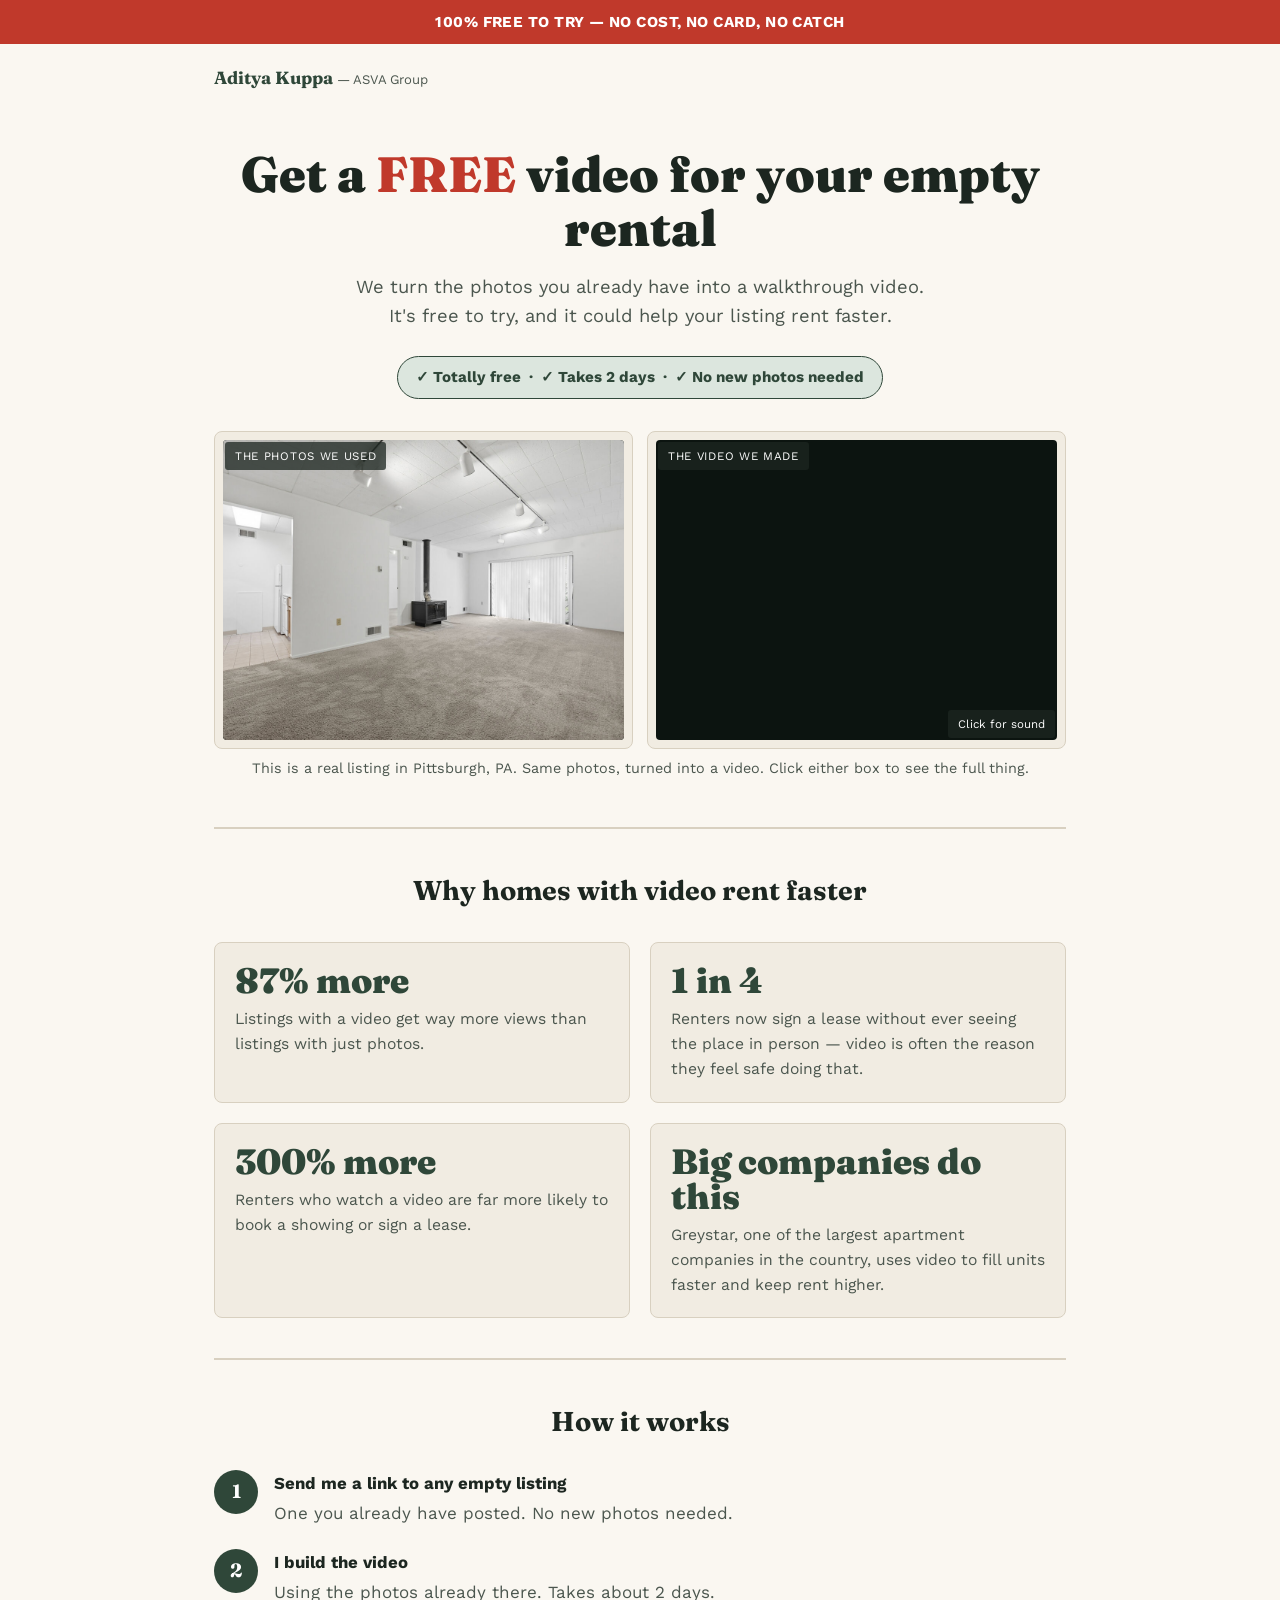
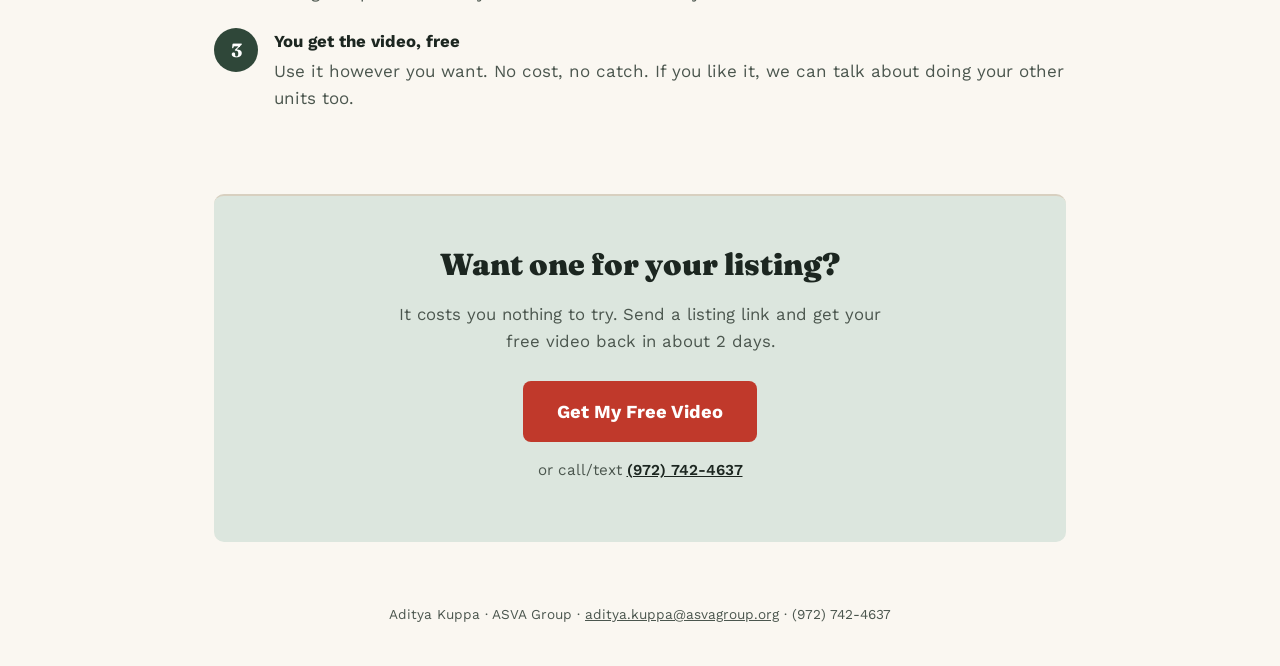
==== index.html @ a08530c6 "Add free walkthrough video landing page Static one-page site offering a free AI-generated walkthroug" ====
<!DOCTYPE html>
<html lang="en">
<head>
<meta charset="UTF-8">
<meta name="viewport" content="width=device-width, initial-scale=1.0">
<title>Get a Free Video For Your Empty Rental | Aditya Kuppa, ASVA Group</title>
<style>
  @import url('https://fonts.googleapis.com/css2?family=Fraunces:opsz,wght@9..144,400;9..144,600;9..144,700;9..144,900&family=Work+Sans:wght@400;500;600;700&display=swap');

  :root {
    --bg: #FAF7F1;
    --bg-panel: #F1ECE2;
    --ink: #1C2620;
    --ink-soft: #4B564E;
    --accent: #2F4739;
    --accent-soft: #DCE6DE;
    --gold: #B7902E;
    --free: #C0392B;
    --rule: #D8D0C0;
  }

  * { box-sizing: border-box; }

  body {
    margin: 0;
    background: var(--bg);
    color: var(--ink);
    font-family: 'Work Sans', sans-serif;
    line-height: 1.6;
    -webkit-font-smoothing: antialiased;
    font-size: 17px;
  }

  a { color: var(--accent); }

  .wrap { max-width: 900px; margin: 0 auto; padding: 0 24px; }

  header.top { padding: 20px 0; display: flex; align-items: center; justify-content: space-between; flex-wrap: wrap; gap: 10px; }
  .wordmark { font-family: 'Fraunces', serif; font-weight: 700; font-size: 1.1rem; color: var(--accent); }
  .wordmark small { font-family: 'Work Sans', sans-serif; font-weight: 400; font-size: 0.82rem; color: var(--ink-soft); }

  .free-banner {
    background: var(--free);
    color: #fff;
    text-align: center;
    font-weight: 700;
    font-size: 0.95rem;
    letter-spacing: 0.03em;
    padding: 10px 16px;
  }

  .hero { padding: 36px 0 6px; text-align: center; }
  h1 {
    font-family: 'Fraunces', serif;
    font-weight: 900;
    font-size: clamp(2.1rem, 5.6vw, 3.1rem);
    line-height: 1.08;
    margin: 0 0 16px;
  }
  h1 .free-word { color: var(--free); }

  .sub {
    font-size: 1.15rem;
    color: var(--ink-soft);
    max-width: 52ch;
    margin: 0 auto 26px;
  }

  .free-pill {
    display: inline-flex;
    align-items: center;
    gap: 8px;
    background: var(--accent-soft);
    border: 1px solid var(--accent);
    color: var(--accent);
    font-weight: 700;
    font-size: 0.95rem;
    padding: 8px 18px;
    border-radius: 30px;
    margin-bottom: 32px;
  }

  .showcase { display: grid; grid-template-columns: 1fr 1fr; gap: 14px; margin-bottom: 8px; }
  @media (max-width: 680px) { .showcase { grid-template-columns: 1fr; } }

  .panel { background: var(--bg-panel); border: 1px solid var(--rule); border-radius: 8px; padding: 8px; cursor: pointer; position: relative; text-align: left; }
  .panel:hover { border-color: var(--gold); }
  .panel-inner { position: relative; aspect-ratio: 4 / 3; border-radius: 4px; overflow: hidden; background: #0c1410; }
  .panel-label { position: absolute; top: 10px; left: 10px; background: rgba(28,38,32,0.75); color: #fff; font-size: 0.72rem; letter-spacing: 0.06em; text-transform: uppercase; padding: 5px 10px; border-radius: 3px; z-index: 3; }

  .carousel-img { position: absolute; inset: 0; width: 100%; height: 100%; object-fit: cover; opacity: 0; transition: opacity 0.9s ease; }
  .carousel-img.active { opacity: 1; }

  .video-embed-wrap { position: relative; }
  .video-embed-wrap iframe { position: absolute; inset: 0; width: 100%; height: 100%; border: 0; pointer-events: none; }
  .expand-hint { position: absolute; bottom: 10px; right: 10px; background: rgba(28,38,32,0.75); color: #fff; font-size: 0.72rem; padding: 5px 10px; border-radius: 3px; z-index: 3; }

  .video-caption { font-size: 0.9rem; color: var(--ink-soft); text-align: center; margin: 0 0 40px; }

  section.stats { border-top: 2px solid var(--rule); padding: 40px 0; text-align: center; }
  .stats h2 { font-family: 'Fraunces', serif; font-weight: 700; font-size: 1.7rem; margin: 0 0 30px; }
  .stat-grid { display: grid; grid-template-columns: repeat(2, 1fr); gap: 20px; text-align: left; }
  @media (max-width: 620px) { .stat-grid { grid-template-columns: 1fr; } }
  .stat-card { background: var(--bg-panel); border: 1px solid var(--rule); border-radius: 8px; padding: 20px; }
  .stat-big { font-family: 'Fraunces', serif; font-weight: 900; font-size: 2.2rem; color: var(--accent); line-height: 1; margin-bottom: 8px; }
  .stat-text { color: var(--ink-soft); font-size: 0.98rem; }

  section.steps { border-top: 2px solid var(--rule); padding: 40px 0; }
  .steps h2 { font-family: 'Fraunces', serif; font-weight: 700; font-size: 1.7rem; margin: 0 0 26px; text-align: center; }
  .step-row { display: grid; grid-template-columns: 44px 1fr; gap: 16px; margin-bottom: 22px; }
  .step-num {
    width: 44px; height: 44px; border-radius: 50%;
    background: var(--accent); color: #fff;
    font-family: 'Fraunces', serif; font-weight: 700; font-size: 1.2rem;
    display: flex; align-items: center; justify-content: center;
  }
  .step-body b { display: block; margin-bottom: 3px; font-size: 1.05rem; }
  .step-body span { color: var(--ink-soft); }

  section.cta {
    border-top: 2px solid var(--rule);
    padding: 44px 0 60px;
    text-align: center;
    background: var(--accent-soft);
    border-radius: 10px;
    margin: 20px 0 40px;
  }
  .cta h2 { font-family: 'Fraunces', serif; font-weight: 900; font-size: 1.9rem; margin: 0 0 12px; }
  .cta p { color: var(--ink-soft); max-width: 50ch; margin: 0 auto 26px; font-size: 1.05rem; }
  .btn {
    display: inline-block;
    background: var(--free);
    color: #fff;
    text-decoration: none;
    padding: 16px 34px;
    border-radius: 8px;
    font-weight: 700;
    font-size: 1.15rem;
  }
  .btn:hover { background: #a53125; }
  .contact-note { display: block; margin-top: 16px; font-size: 0.95rem; color: var(--ink-soft); }
  .contact-note a { color: var(--ink); font-weight: 600; }

  footer { padding: 22px 0 40px; font-size: 0.85rem; color: var(--ink-soft); text-align: center; }
  footer a { color: var(--ink-soft); text-decoration: underline; }

  .modal-overlay { display: none; position: fixed; inset: 0; background: rgba(15, 20, 16, 0.9); z-index: 50; align-items: center; justify-content: center; padding: 24px; }
  .modal-overlay.open { display: flex; }
  .modal-box { background: var(--bg); border-radius: 10px; max-width: 920px; width: 100%; max-height: 92vh; overflow-y: auto; padding: 18px; }
  .modal-head { display: flex; justify-content: space-between; align-items: center; margin-bottom: 12px; }
  .modal-head span { font-family: 'Fraunces', serif; font-size: 1rem; color: var(--ink); }
  .close-btn { background: none; border: 1px solid var(--rule); border-radius: 6px; color: var(--ink); font-size: 0.85rem; padding: 6px 12px; cursor: pointer; }
  .close-btn:hover { border-color: var(--gold); }

  .modal-video { position: relative; aspect-ratio: 16 / 9; background: #0c1410; border-radius: 6px; overflow: hidden; margin-bottom: 14px; }
  .modal-video iframe { position: absolute; inset: 0; width: 100%; height: 100%; border: 0; }

  .filmstrip-label { font-size: 0.85rem; color: var(--ink-soft); margin: 0 0 8px; }
  .filmstrip { display: flex; gap: 8px; overflow-x: auto; padding-bottom: 6px; }
  .thumb { position: relative; flex: 0 0 100px; height: 72px; border-radius: 5px; overflow: hidden; cursor: pointer; border: 2px solid transparent; }
  .thumb img { width: 100%; height: 100%; object-fit: cover; display: block; }
  .thumb.current { border-color: var(--gold); }
  .thumb .zoom-btn { position: absolute; top: 3px; right: 3px; background: rgba(28,38,32,0.8); color: #fff; border: none; border-radius: 3px; width: 20px; height: 20px; font-size: 0.7rem; line-height: 20px; text-align: center; cursor: pointer; }

  .photo-lightbox { display: none; position: fixed; inset: 0; background: rgba(10,14,11,0.95); z-index: 60; align-items: center; justify-content: center; padding: 30px; }
  .photo-lightbox.open { display: flex; }
  .photo-lightbox img { max-width: 92vw; max-height: 86vh; border-radius: 6px; }
  .photo-lightbox .close-btn { position: absolute; top: 20px; right: 24px; background: #fff; }

  :focus-visible { outline: 2px solid var(--gold); outline-offset: 2px; }
</style>
</head>
<body>

<div class="free-banner">100% FREE TO TRY — NO COST, NO CARD, NO CATCH</div>

<div class="wrap">
  <header class="top">
    <div class="wordmark">Aditya Kuppa <small>— ASVA Group</small></div>
  </header>

  <section class="hero">
    <h1>Get a <span class="free-word">FREE</span> video for your empty rental</h1>
    <p class="sub">We turn the photos you already have into a walkthrough video. It's free to try, and it could help your listing rent faster.</p>
    <div class="free-pill">✓ Totally free &nbsp;·&nbsp; ✓ Takes 2 days &nbsp;·&nbsp; ✓ No new photos needed</div>

    <div class="showcase">
      <div class="panel" id="panel-photos" tabindex="0" role="button" aria-label="Open photo gallery">
        <span class="panel-label">The photos we used</span>
        <div class="panel-inner" id="carousel"></div>
      </div>
      <div class="panel" id="panel-video" tabindex="0" role="button" aria-label="Open full video">
        <span class="panel-label">The video we made</span>
        <span class="expand-hint">Click for sound</span>
        <div class="panel-inner video-embed-wrap">
          <iframe id="preview-frame"
            src="https://www.youtube.com/embed/0sU4fHYD-rc?autoplay=1&mute=1&loop=1&playlist=0sU4fHYD-rc&controls=0&modestbranding=1&rel=0&playsinline=1"
            title="Sample walkthrough video" allow="autoplay; encrypted-media" allowfullscreen></iframe>
        </div>
      </div>
    </div>
    <p class="video-caption">This is a real listing in Pittsburgh, PA. Same photos, turned into a video. Click either box to see the full thing.</p>
  </section>

  <section class="stats">
    <h2>Why homes with video rent faster</h2>
    <div class="stat-grid">
      <div class="stat-card">
        <div class="stat-big">87% more</div>
        <div class="stat-text">Listings with a video get way more views than listings with just photos.</div>
      </div>
      <div class="stat-card">
        <div class="stat-big">1 in 4</div>
        <div class="stat-text">Renters now sign a lease without ever seeing the place in person — video is often the reason they feel safe doing that.</div>
      </div>
      <div class="stat-card">
        <div class="stat-big">300% more</div>
        <div class="stat-text">Renters who watch a video are far more likely to book a showing or sign a lease.</div>
      </div>
      <div class="stat-card">
        <div class="stat-big">Big companies do this</div>
        <div class="stat-text">Greystar, one of the largest apartment companies in the country, uses video to fill units faster and keep rent higher.</div>
      </div>
    </div>
  </section>

  <section class="steps">
    <h2>How it works</h2>
    <div class="step-row">
      <div class="step-num">1</div>
      <div class="step-body"><b>Send me a link to any empty listing</b><span>One you already have posted. No new photos needed.</span></div>
    </div>
    <div class="step-row">
      <div class="step-num">2</div>
      <div class="step-body"><b>I build the video</b><span>Using the photos already there. Takes about 2 days.</span></div>
    </div>
    <div class="step-row">
      <div class="step-num">3</div>
      <div class="step-body"><b>You get the video, free</b><span>Use it however you want. No cost, no catch. If you like it, we can talk about doing your other units too.</span></div>
    </div>
  </section>

  <section class="cta">
    <h2>Want one for your listing?</h2>
    <p>It costs you nothing to try. Send a listing link and get your free video back in about 2 days.</p>
    <a class="btn" href="mailto:aditya.kuppa@asvagroup.org?subject=Free%20video%20for%20our%20listing">Get My Free Video</a>
    <span class="contact-note">or call/text <a href="tel:9727424637">(972) 742-4637</a></span>
  </section>

  <footer>
    Aditya Kuppa · ASVA Group · <a href="mailto:aditya.kuppa@asvagroup.org">aditya.kuppa@asvagroup.org</a> · (972) 742-4637
  </footer>
</div>

<div class="modal-overlay" id="modal-overlay">
  <div class="modal-box">
    <div class="modal-head">
      <span>509 S. Highland Ave — full video</span>
      <button class="close-btn" id="modal-close">Close ✕</button>
    </div>
    <div class="modal-video">
      <div id="modal-player"></div>
    </div>
    <p class="filmstrip-label">Click a photo to jump the video to about that part. Click the ⤢ to see the photo full-size.</p>
    <div class="filmstrip" id="filmstrip"></div>
  </div>
</div>

<div class="photo-lightbox" id="photo-lightbox">
  <button class="close-btn" id="lightbox-close">Close ✕</button>
  <img id="lightbox-img" src="" alt="Property photo, full size">
</div>

<script src="https://www.youtube.com/iframe_api"></script>
<script>
  const PHOTOS = [
    "assets/photos/photo-01.jpg","assets/photos/photo-02.jpg","assets/photos/photo-03.jpg","assets/photos/photo-04.jpg",
    "assets/photos/photo-05.jpg","assets/photos/photo-06.jpg","assets/photos/photo-07.jpg","assets/photos/photo-08.jpg",
    "assets/photos/photo-09.jpg","assets/photos/photo-10.jpg","assets/photos/photo-11.jpg","assets/photos/photo-12.jpg",
    "assets/photos/photo-13.jpg","assets/photos/photo-14.jpg","assets/photos/photo-15.jpg","assets/photos/photo-16.jpg",
    "assets/photos/photo-17.jpg","assets/photos/photo-18.jpg","assets/photos/photo-19.jpg","assets/photos/photo-20.jpg"
  ];
  const VIDEO_ID = "0sU4fHYD-rc";

  const carousel = document.getElementById('carousel');
  PHOTOS.forEach((src, i) => {
    const img = document.createElement('img');
    img.src = src;
    img.className = 'carousel-img' + (i === 0 ? ' active' : '');
    img.alt = 'Listing photo ' + (i + 1);
    carousel.appendChild(img);
  });
  let carouselIndex = 0;
  const carouselImgs = () => carousel.querySelectorAll('.carousel-img');
  setInterval(() => {
    const imgs = carouselImgs();
    imgs[carouselIndex].classList.remove('active');
    carouselIndex = (carouselIndex + 1) % imgs.length;
    imgs[carouselIndex].classList.add('active');
  }, 2500);

  const overlay = document.getElementById('modal-overlay');
  const openModal = () => {
    overlay.classList.add('open');
    if (modalPlayer && modalPlayer.playVideo) {
      modalPlayer.unMute();
      modalPlayer.playVideo();
    }
  };
  const closeModal = () => {
    overlay.classList.remove('open');
    if (modalPlayer && modalPlayer.pauseVideo) modalPlayer.pauseVideo();
  };
  document.getElementById('panel-photos').addEventListener('click', openModal);
  document.getElementById('panel-video').addEventListener('click', openModal);
  document.getElementById('panel-photos').addEventListener('keypress', e => { if (e.key === 'Enter') openModal(); });
  document.getElementById('panel-video').addEventListener('keypress', e => { if (e.key === 'Enter') openModal(); });
  document.getElementById('modal-close').addEventListener('click', closeModal);
  overlay.addEventListener('click', e => { if (e.target === overlay) closeModal(); });

  const lightbox = document.getElementById('photo-lightbox');
  const lightboxImg = document.getElementById('lightbox-img');
  const openLightbox = (src) => { lightboxImg.src = src; lightbox.classList.add('open'); };
  document.getElementById('lightbox-close').addEventListener('click', () => lightbox.classList.remove('open'));
  lightbox.addEventListener('click', e => { if (e.target === lightbox) lightbox.classList.remove('open'); });

  const filmstrip = document.getElementById('filmstrip');
  PHOTOS.forEach((src, i) => {
    const thumb = document.createElement('div');
    thumb.className = 'thumb' + (i === 0 ? ' current' : '');
    thumb.innerHTML = '<img src="' + src + '" alt="Photo ' + (i + 1) + '"><button class="zoom-btn" aria-label="View full size">⤢</button>';
    thumb.addEventListener('click', (e) => {
      if (e.target.classList.contains('zoom-btn')) {
        e.stopPropagation();
        openLightbox(src);
        return;
      }
      filmstrip.querySelectorAll('.thumb').forEach(t => t.classList.remove('current'));
      thumb.classList.add('current');
      seekToPhoto(i);
    });
    filmstrip.appendChild(thumb);
  });

  let modalPlayer;
  function onYouTubeIframeAPIReady() {
    modalPlayer = new YT.Player('modal-player', {
      videoId: VIDEO_ID,
      playerVars: { rel: 0, modestbranding: 1, playsinline: 1 },
      events: {
        onReady: () => {
          if (overlay.classList.contains('open')) {
            modalPlayer.unMute();
            modalPlayer.playVideo();
          }
        }
      }
    });
  }
  if (window.YT && window.YT.Player) {
    onYouTubeIframeAPIReady();
  }
  function seekToPhoto(index) {
    if (!modalPlayer || !modalPlayer.getDuration) return;
    const duration = modalPlayer.getDuration();
    if (!duration) return;
    // Approximation: assumes the video covers rooms in roughly the same
    // order as the photo set. Hand-adjust once you've reviewed actual timing.
    const seekSeconds = ((index + 0.5) / PHOTOS.length) * duration;
    modalPlayer.seekTo(seekSeconds, true);
    modalPlayer.playVideo();
  }
</script>

</body>
</html>
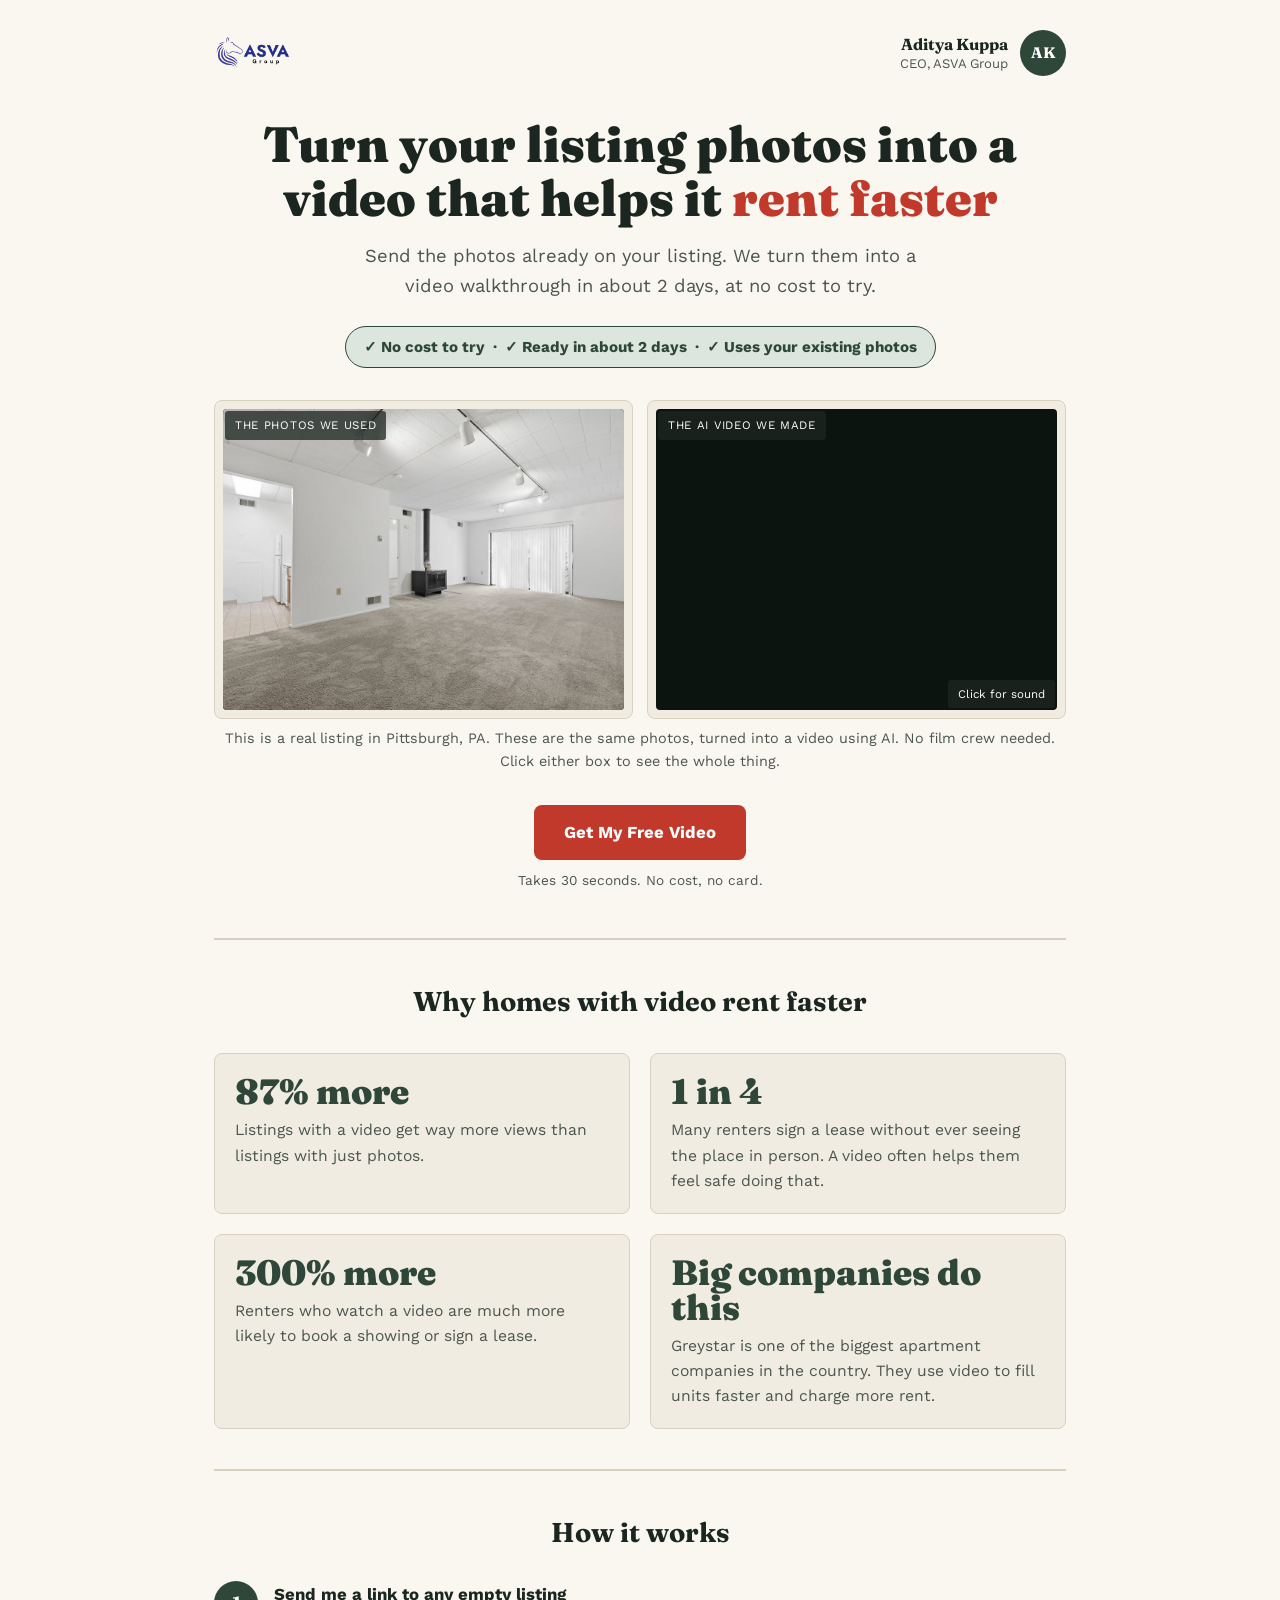
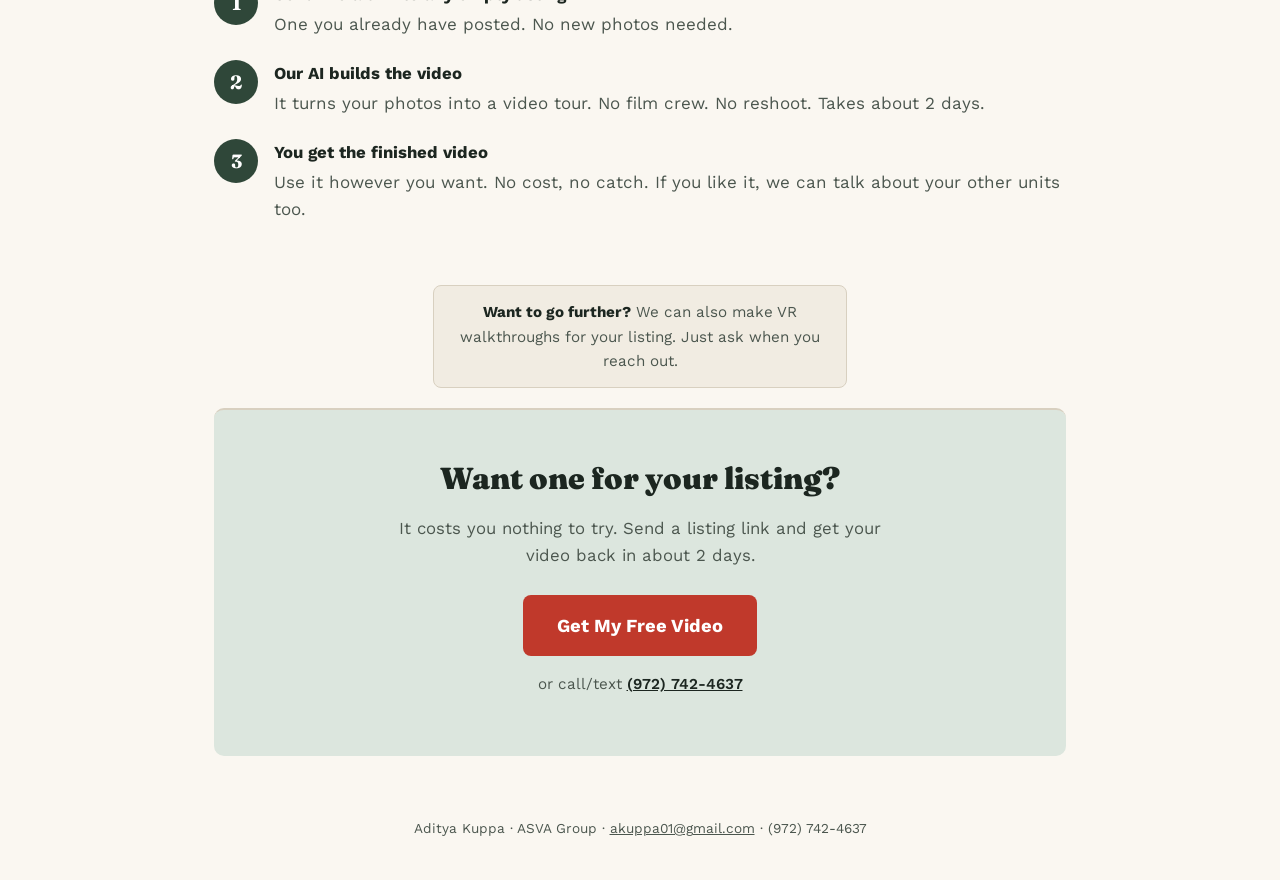
==== commit 9d326e27: "Rework hero, header, and copy for a less promotional tone Removes the red free-to-try banner and dro" ====
--- a/index.html
+++ b/index.html
@@ -3,7 +3,7 @@
 <head>
 <meta charset="UTF-8">
 <meta name="viewport" content="width=device-width, initial-scale=1.0">
-<title>Get a Free Video For Your Empty Rental | Aditya Kuppa, ASVA Group</title>
+<title>AI Video Walkthroughs for Empty Rental Listings | Aditya Kuppa, ASVA Group</title>
 <style>
   @import url('https://fonts.googleapis.com/css2?family=Fraunces:opsz,wght@9..144,400;9..144,600;9..144,700;9..144,900&family=Work+Sans:wght@400;500;600;700&display=swap');
 
@@ -35,21 +35,27 @@
 
   .wrap { max-width: 900px; margin: 0 auto; padding: 0 24px; }
 
-  header.top { padding: 20px 0; display: flex; align-items: center; justify-content: space-between; flex-wrap: wrap; gap: 10px; }
-  .wordmark { font-family: 'Fraunces', serif; font-weight: 700; font-size: 1.1rem; color: var(--accent); }
-  .wordmark small { font-family: 'Work Sans', sans-serif; font-weight: 400; font-size: 0.82rem; color: var(--ink-soft); }
-
-  .free-banner {
-    background: var(--free);
-    color: #fff;
-    text-align: center;
-    font-weight: 700;
-    font-size: 0.95rem;
-    letter-spacing: 0.03em;
-    padding: 10px 16px;
-  }
-
-  .hero { padding: 36px 0 6px; text-align: center; }
+  header.top { padding: 30px 0 22px; display: flex; align-items: center; justify-content: space-between; flex-wrap: wrap; gap: 16px; }
+  .brand-logo { display: flex; align-items: center; }
+  .logo-img { height: 38px; width: auto; display: block; }
+
+  .profile { display: flex; align-items: center; gap: 12px; }
+  .profile-text { text-align: right; line-height: 1.3; }
+  .profile-name { font-family: 'Fraunces', serif; font-weight: 700; font-size: 1rem; color: var(--ink); }
+  .profile-title { font-size: 0.82rem; color: var(--ink-soft); }
+  .profile-photo-wrap { position: relative; width: 46px; height: 46px; flex: 0 0 auto; }
+  .profile-photo-fallback {
+    position: absolute; inset: 0; border-radius: 50%;
+    background: var(--accent); color: #fff;
+    display: flex; align-items: center; justify-content: center;
+    font-family: 'Fraunces', serif; font-weight: 700; font-size: 0.95rem;
+  }
+  .profile-photo {
+    position: absolute; inset: 0; width: 100%; height: 100%;
+    border-radius: 50%; object-fit: cover; border: 1px solid var(--rule);
+  }
+
+  .hero { padding: 20px 0 6px; text-align: center; }
   h1 {
     font-family: 'Fraunces', serif;
     font-weight: 900;
@@ -57,7 +63,7 @@
     line-height: 1.08;
     margin: 0 0 16px;
   }
-  h1 .free-word { color: var(--free); }
+  h1 .accent-word { color: var(--free); }
 
   .sub {
     font-size: 1.15rem;
@@ -66,7 +72,7 @@
     margin: 0 auto 26px;
   }
 
-  .free-pill {
+  .hero-pill {
     display: inline-flex;
     align-items: center;
     gap: 8px;
@@ -95,7 +101,11 @@
   .video-embed-wrap iframe { position: absolute; inset: 0; width: 100%; height: 100%; border: 0; pointer-events: none; }
   .expand-hint { position: absolute; bottom: 10px; right: 10px; background: rgba(28,38,32,0.75); color: #fff; font-size: 0.72rem; padding: 5px 10px; border-radius: 3px; z-index: 3; }
 
-  .video-caption { font-size: 0.9rem; color: var(--ink-soft); text-align: center; margin: 0 0 40px; }
+  .video-caption { font-size: 0.9rem; color: var(--ink-soft); text-align: center; margin: 0 0 32px; }
+
+  .mid-cta { text-align: center; margin: 0 0 40px; }
+  .mid-cta .btn { font-size: 1.05rem; padding: 14px 30px; }
+  .mid-cta span { display: block; margin-top: 10px; font-size: 0.85rem; color: var(--ink-soft); }
 
   section.stats { border-top: 2px solid var(--rule); padding: 40px 0; text-align: center; }
   .stats h2 { font-family: 'Fraunces', serif; font-weight: 700; font-size: 1.7rem; margin: 0 0 30px; }
@@ -116,6 +126,19 @@
   }
   .step-body b { display: block; margin-bottom: 3px; font-size: 1.05rem; }
   .step-body span { color: var(--ink-soft); }
+
+  .vr-note {
+    text-align: center;
+    font-size: 0.95rem;
+    color: var(--ink-soft);
+    max-width: 46ch;
+    margin: 0 auto 8px;
+    padding: 14px 18px;
+    background: var(--bg-panel);
+    border: 1px solid var(--rule);
+    border-radius: 8px;
+  }
+  .vr-note b { color: var(--ink); }
 
   section.cta {
     border-top: 2px solid var(--rule);
@@ -172,17 +195,27 @@
 </head>
 <body>
 
-<div class="free-banner">100% FREE TO TRY — NO COST, NO CARD, NO CATCH</div>
-
 <div class="wrap">
   <header class="top">
-    <div class="wordmark">Aditya Kuppa <small>— ASVA Group</small></div>
+    <a class="brand-logo" href="https://www.asvagroup.org" target="_blank" rel="noopener">
+      <img class="logo-img" src="assets/asva-logo.png" alt="ASVA Group">
+    </a>
+    <div class="profile">
+      <div class="profile-text">
+        <div class="profile-name">Aditya Kuppa</div>
+        <div class="profile-title">CEO, ASVA Group</div>
+      </div>
+      <div class="profile-photo-wrap">
+        <div class="profile-photo-fallback">AK</div>
+        <img class="profile-photo" src="assets/aditya-headshot.jpg" alt="Aditya Kuppa" onerror="this.style.display='none'">
+      </div>
+    </div>
   </header>
 
   <section class="hero">
-    <h1>Get a <span class="free-word">FREE</span> video for your empty rental</h1>
-    <p class="sub">We turn the photos you already have into a walkthrough video. It's free to try, and it could help your listing rent faster.</p>
-    <div class="free-pill">✓ Totally free &nbsp;·&nbsp; ✓ Takes 2 days &nbsp;·&nbsp; ✓ No new photos needed</div>
+    <h1>Turn your listing photos into a video that helps it <span class="accent-word">rent faster</span></h1>
+    <p class="sub">Send the photos already on your listing. We turn them into a video walkthrough in about 2 days, at no cost to try.</p>
+    <div class="hero-pill">✓ No cost to try &nbsp;·&nbsp; ✓ Ready in about 2 days &nbsp;·&nbsp; ✓ Uses your existing photos</div>
 
     <div class="showcase">
       <div class="panel" id="panel-photos" tabindex="0" role="button" aria-label="Open photo gallery">
@@ -190,7 +223,7 @@
         <div class="panel-inner" id="carousel"></div>
       </div>
       <div class="panel" id="panel-video" tabindex="0" role="button" aria-label="Open full video">
-        <span class="panel-label">The video we made</span>
+        <span class="panel-label">The AI video we made</span>
         <span class="expand-hint">Click for sound</span>
         <div class="panel-inner video-embed-wrap">
           <iframe id="preview-frame"
@@ -199,7 +232,12 @@
         </div>
       </div>
     </div>
-    <p class="video-caption">This is a real listing in Pittsburgh, PA. Same photos, turned into a video. Click either box to see the full thing.</p>
+    <p class="video-caption">This is a real listing in Pittsburgh, PA. These are the same photos, turned into a video using AI. No film crew needed. Click either box to see the whole thing.</p>
+
+    <div class="mid-cta">
+      <a class="btn" href="https://tally.so/r/xX1qMy" target="_blank" rel="noopener">Get My Free Video</a>
+      <span>Takes 30 seconds. No cost, no card.</span>
+    </div>
   </section>
 
   <section class="stats">
@@ -211,15 +249,15 @@
       </div>
       <div class="stat-card">
         <div class="stat-big">1 in 4</div>
-        <div class="stat-text">Renters now sign a lease without ever seeing the place in person — video is often the reason they feel safe doing that.</div>
+        <div class="stat-text">Many renters sign a lease without ever seeing the place in person. A video often helps them feel safe doing that.</div>
       </div>
       <div class="stat-card">
         <div class="stat-big">300% more</div>
-        <div class="stat-text">Renters who watch a video are far more likely to book a showing or sign a lease.</div>
+        <div class="stat-text">Renters who watch a video are much more likely to book a showing or sign a lease.</div>
       </div>
       <div class="stat-card">
         <div class="stat-big">Big companies do this</div>
-        <div class="stat-text">Greystar, one of the largest apartment companies in the country, uses video to fill units faster and keep rent higher.</div>
+        <div class="stat-text">Greystar is one of the biggest apartment companies in the country. They use video to fill units faster and charge more rent.</div>
       </div>
     </div>
   </section>
@@ -232,36 +270,38 @@
     </div>
     <div class="step-row">
       <div class="step-num">2</div>
-      <div class="step-body"><b>I build the video</b><span>Using the photos already there. Takes about 2 days.</span></div>
+      <div class="step-body"><b>Our AI builds the video</b><span>It turns your photos into a video tour. No film crew. No reshoot. Takes about 2 days.</span></div>
     </div>
     <div class="step-row">
       <div class="step-num">3</div>
-      <div class="step-body"><b>You get the video, free</b><span>Use it however you want. No cost, no catch. If you like it, we can talk about doing your other units too.</span></div>
+      <div class="step-body"><b>You get the finished video</b><span>Use it however you want. No cost, no catch. If you like it, we can talk about your other units too.</span></div>
     </div>
   </section>
+
+  <p class="vr-note"><b>Want to go further?</b> We can also make VR walkthroughs for your listing. Just ask when you reach out.</p>
 
   <section class="cta">
     <h2>Want one for your listing?</h2>
-    <p>It costs you nothing to try. Send a listing link and get your free video back in about 2 days.</p>
-    <a class="btn" href="mailto:aditya.kuppa@asvagroup.org?subject=Free%20video%20for%20our%20listing">Get My Free Video</a>
+    <p>It costs you nothing to try. Send a listing link and get your video back in about 2 days.</p>
+    <a class="btn" href="https://tally.so/r/xX1qMy" target="_blank" rel="noopener">Get My Free Video</a>
     <span class="contact-note">or call/text <a href="tel:9727424637">(972) 742-4637</a></span>
   </section>
 
   <footer>
-    Aditya Kuppa · ASVA Group · <a href="mailto:aditya.kuppa@asvagroup.org">aditya.kuppa@asvagroup.org</a> · (972) 742-4637
+    Aditya Kuppa · ASVA Group · <a href="mailto:akuppa01@gmail.com">akuppa01@gmail.com</a> · (972) 742-4637
   </footer>
 </div>
 
 <div class="modal-overlay" id="modal-overlay">
   <div class="modal-box">
     <div class="modal-head">
-      <span>509 S. Highland Ave — full video</span>
+      <span>509 S. Highland Ave (full video)</span>
       <button class="close-btn" id="modal-close">Close ✕</button>
     </div>
     <div class="modal-video">
       <div id="modal-player"></div>
     </div>
-    <p class="filmstrip-label">Click a photo to jump the video to about that part. Click the ⤢ to see the photo full-size.</p>
+    <p class="filmstrip-label">Click a photo to jump to that part of the video. Click the ⤢ to see the photo full-size.</p>
     <div class="filmstrip" id="filmstrip"></div>
   </div>
 </div>
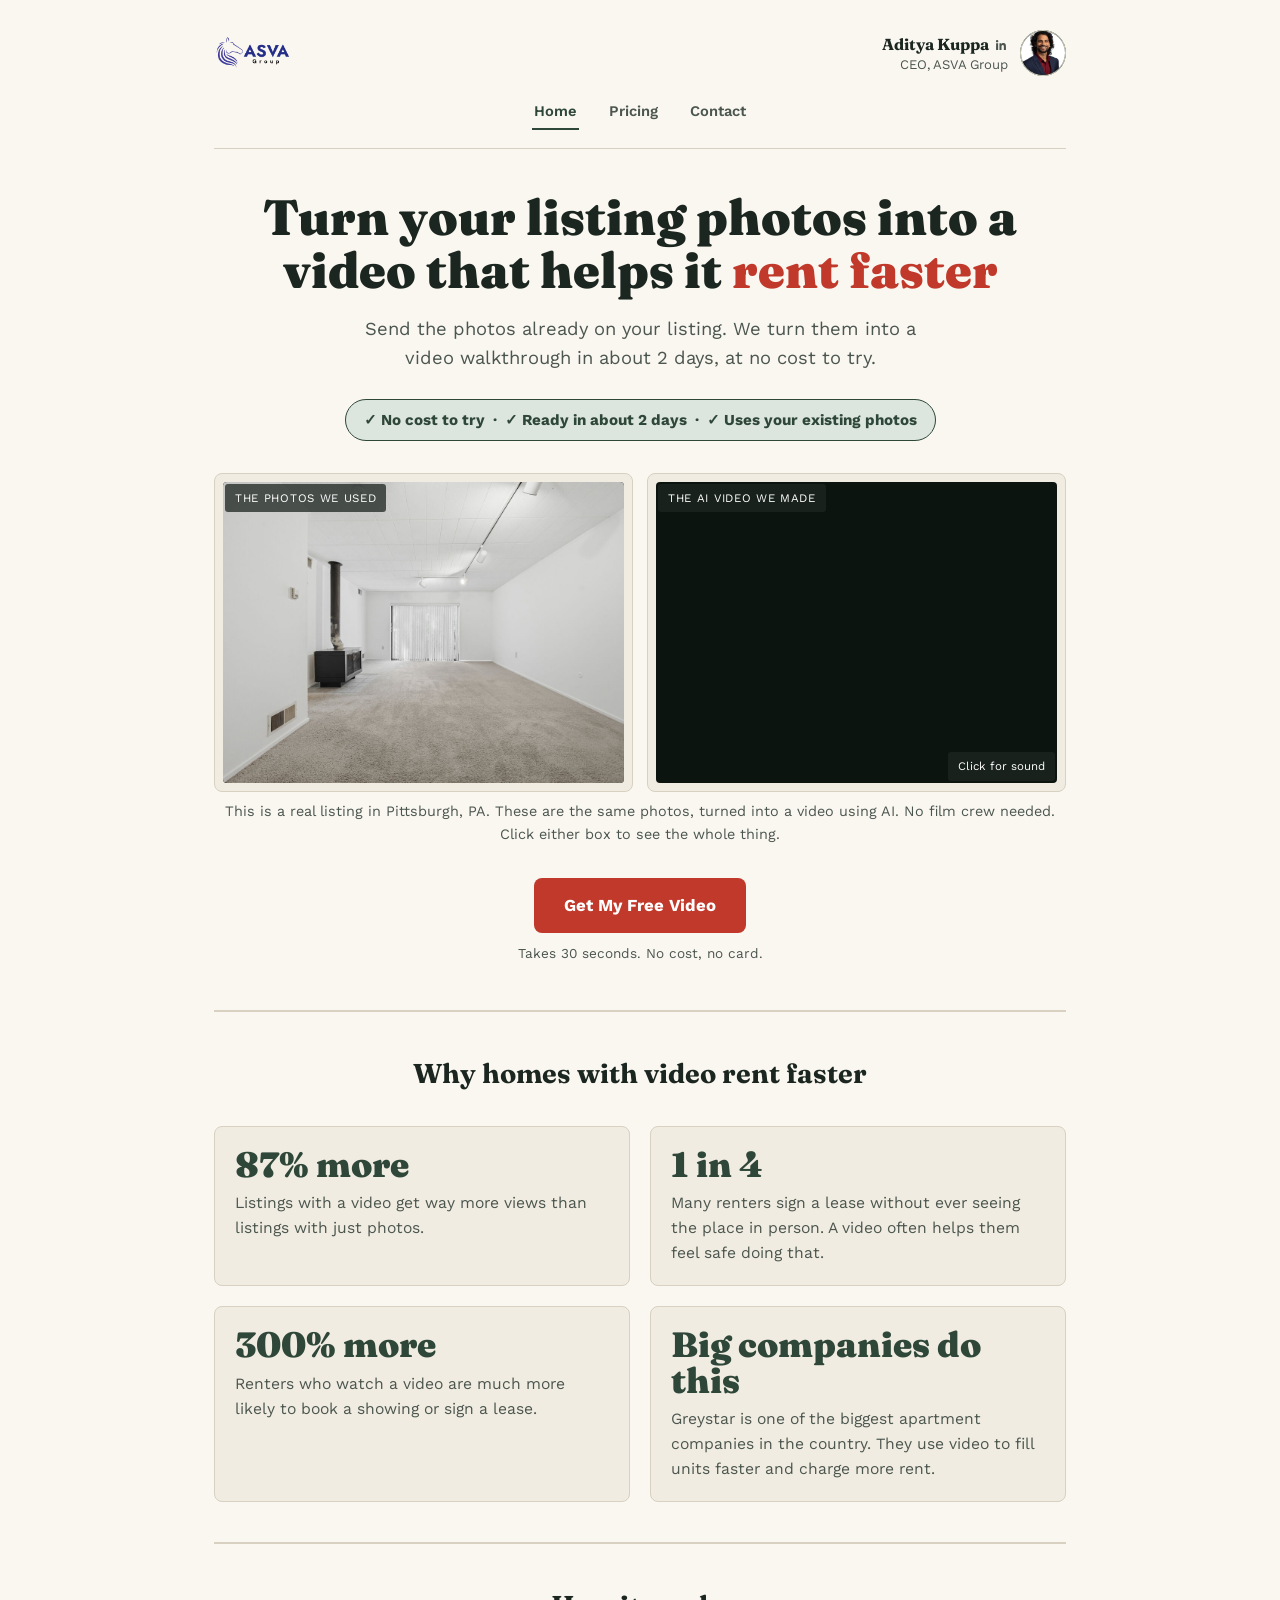
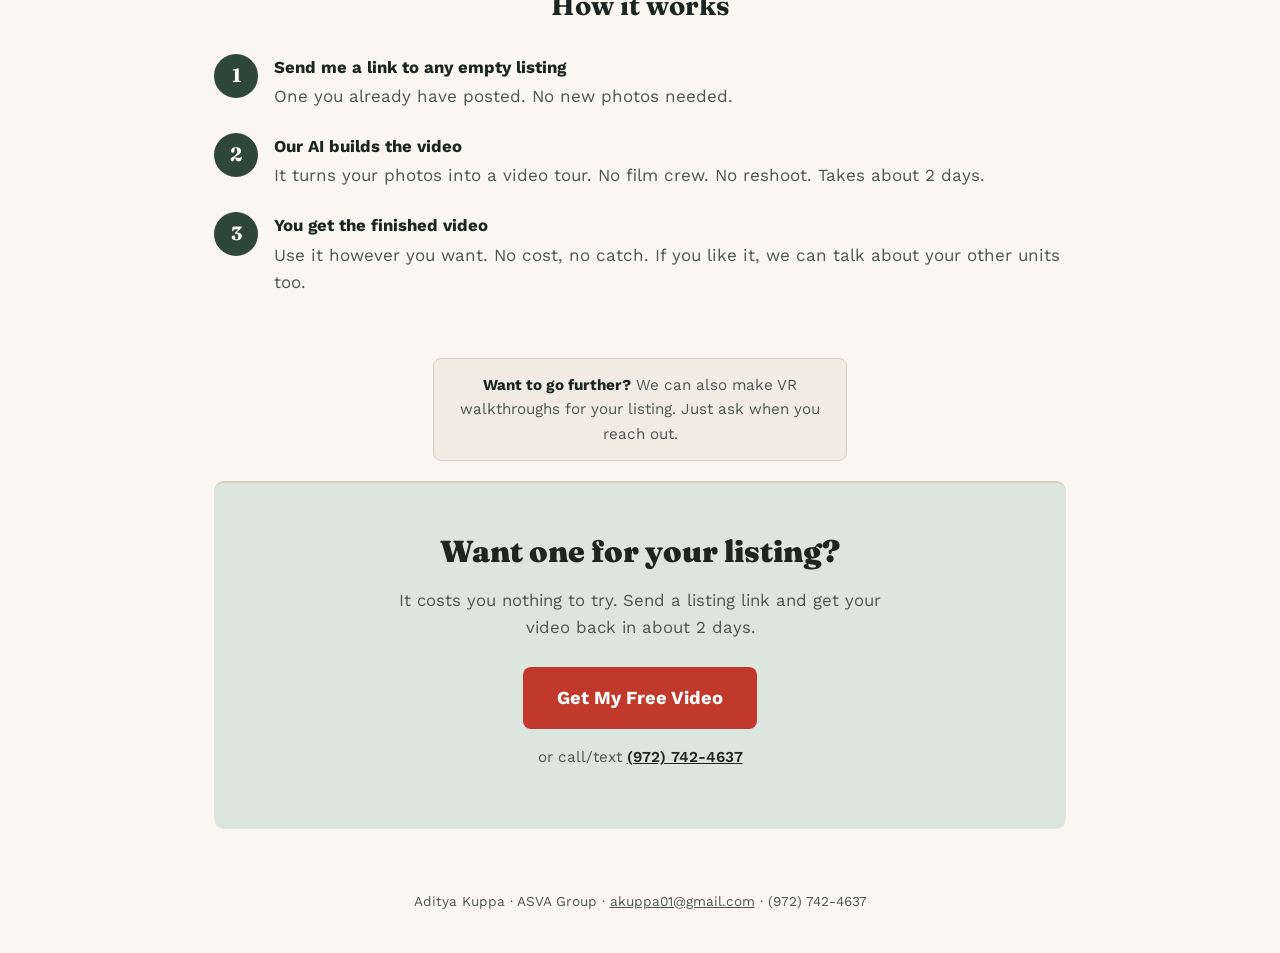
==== commit 11d43df1: "Add Pricing and Contact pages, LinkedIn link in header - Extracted shared header/nav/footer/button/c" ====
--- a/index.html
+++ b/index.html
@@ -4,57 +4,8 @@
 <meta charset="UTF-8">
 <meta name="viewport" content="width=device-width, initial-scale=1.0">
 <title>AI Video Walkthroughs for Empty Rental Listings | Aditya Kuppa, ASVA Group</title>
+<link rel="stylesheet" href="assets/site.css">
 <style>
-  @import url('https://fonts.googleapis.com/css2?family=Fraunces:opsz,wght@9..144,400;9..144,600;9..144,700;9..144,900&family=Work+Sans:wght@400;500;600;700&display=swap');
-
-  :root {
-    --bg: #FAF7F1;
-    --bg-panel: #F1ECE2;
-    --ink: #1C2620;
-    --ink-soft: #4B564E;
-    --accent: #2F4739;
-    --accent-soft: #DCE6DE;
-    --gold: #B7902E;
-    --free: #C0392B;
-    --rule: #D8D0C0;
-  }
-
-  * { box-sizing: border-box; }
-
-  body {
-    margin: 0;
-    background: var(--bg);
-    color: var(--ink);
-    font-family: 'Work Sans', sans-serif;
-    line-height: 1.6;
-    -webkit-font-smoothing: antialiased;
-    font-size: 17px;
-  }
-
-  a { color: var(--accent); }
-
-  .wrap { max-width: 900px; margin: 0 auto; padding: 0 24px; }
-
-  header.top { padding: 30px 0 22px; display: flex; align-items: center; justify-content: space-between; flex-wrap: wrap; gap: 16px; }
-  .brand-logo { display: flex; align-items: center; }
-  .logo-img { height: 38px; width: auto; display: block; }
-
-  .profile { display: flex; align-items: center; gap: 12px; }
-  .profile-text { text-align: right; line-height: 1.3; }
-  .profile-name { font-family: 'Fraunces', serif; font-weight: 700; font-size: 1rem; color: var(--ink); }
-  .profile-title { font-size: 0.82rem; color: var(--ink-soft); }
-  .profile-photo-wrap { position: relative; width: 46px; height: 46px; flex: 0 0 auto; }
-  .profile-photo-fallback {
-    position: absolute; inset: 0; border-radius: 50%;
-    background: var(--accent); color: #fff;
-    display: flex; align-items: center; justify-content: center;
-    font-family: 'Fraunces', serif; font-weight: 700; font-size: 0.95rem;
-  }
-  .profile-photo {
-    position: absolute; inset: 0; width: 100%; height: 100%;
-    border-radius: 50%; object-fit: cover; border: 1px solid var(--rule);
-  }
-
   .hero { padding: 20px 0 6px; text-align: center; }
   h1 {
     font-family: 'Fraunces', serif;
@@ -140,33 +91,6 @@
   }
   .vr-note b { color: var(--ink); }
 
-  section.cta {
-    border-top: 2px solid var(--rule);
-    padding: 44px 0 60px;
-    text-align: center;
-    background: var(--accent-soft);
-    border-radius: 10px;
-    margin: 20px 0 40px;
-  }
-  .cta h2 { font-family: 'Fraunces', serif; font-weight: 900; font-size: 1.9rem; margin: 0 0 12px; }
-  .cta p { color: var(--ink-soft); max-width: 50ch; margin: 0 auto 26px; font-size: 1.05rem; }
-  .btn {
-    display: inline-block;
-    background: var(--free);
-    color: #fff;
-    text-decoration: none;
-    padding: 16px 34px;
-    border-radius: 8px;
-    font-weight: 700;
-    font-size: 1.15rem;
-  }
-  .btn:hover { background: #a53125; }
-  .contact-note { display: block; margin-top: 16px; font-size: 0.95rem; color: var(--ink-soft); }
-  .contact-note a { color: var(--ink); font-weight: 600; }
-
-  footer { padding: 22px 0 40px; font-size: 0.85rem; color: var(--ink-soft); text-align: center; }
-  footer a { color: var(--ink-soft); text-decoration: underline; }
-
   .modal-overlay { display: none; position: fixed; inset: 0; background: rgba(15, 20, 16, 0.9); z-index: 50; align-items: center; justify-content: center; padding: 24px; }
   .modal-overlay.open { display: flex; }
   .modal-box { background: var(--bg); border-radius: 10px; max-width: 920px; width: 100%; max-height: 92vh; overflow-y: auto; padding: 18px; }
@@ -189,8 +113,6 @@
   .photo-lightbox.open { display: flex; }
   .photo-lightbox img { max-width: 92vw; max-height: 86vh; border-radius: 6px; }
   .photo-lightbox .close-btn { position: absolute; top: 20px; right: 24px; background: #fff; }
-
-  :focus-visible { outline: 2px solid var(--gold); outline-offset: 2px; }
 </style>
 </head>
 <body>
@@ -202,7 +124,12 @@
     </a>
     <div class="profile">
       <div class="profile-text">
-        <div class="profile-name">Aditya Kuppa</div>
+        <a class="profile-name-link" href="https://www.linkedin.com/in/akuppa01/" target="_blank" rel="noopener">
+          Aditya Kuppa
+          <svg class="li-icon" width="14" height="14" viewBox="0 0 24 24" fill="currentColor" aria-hidden="true">
+            <path d="M20.45 20.45h-3.56v-5.57c0-1.33-.02-3.04-1.85-3.04-1.85 0-2.14 1.45-2.14 2.94v5.67H9.34V9h3.41v1.56h.05c.48-.9 1.64-1.85 3.37-1.85 3.6 0 4.27 2.37 4.27 5.46v6.28zM5.34 7.43a2.07 2.07 0 1 1 0-4.14 2.07 2.07 0 0 1 0 4.14zM7.12 20.45H3.56V9h3.56v11.45z"/>
+          </svg>
+        </a>
         <div class="profile-title">CEO, ASVA Group</div>
       </div>
       <div class="profile-photo-wrap">
@@ -211,6 +138,12 @@
       </div>
     </div>
   </header>
+
+  <nav class="site-nav">
+    <a href="index.html" class="nav-link current">Home</a>
+    <a href="pricing.html" class="nav-link">Pricing</a>
+    <a href="contact.html" class="nav-link">Contact</a>
+  </nav>
 
   <section class="hero">
     <h1>Turn your listing photos into a video that helps it <span class="accent-word">rent faster</span></h1>
--- a/assets/site.css
+++ b/assets/site.css
@@ -0,0 +1,111 @@
+/* Shared across index.html, pricing.html, contact.html */
+
+@import url('https://fonts.googleapis.com/css2?family=Fraunces:opsz,wght@9..144,400;9..144,600;9..144,700;9..144,900&family=Work+Sans:wght@400;500;600;700&display=swap');
+
+:root {
+  --bg: #FAF7F1;
+  --bg-panel: #F1ECE2;
+  --ink: #1C2620;
+  --ink-soft: #4B564E;
+  --accent: #2F4739;
+  --accent-soft: #DCE6DE;
+  --gold: #B7902E;
+  --free: #C0392B;
+  --rule: #D8D0C0;
+}
+
+* { box-sizing: border-box; }
+
+body {
+  margin: 0;
+  background: var(--bg);
+  color: var(--ink);
+  font-family: 'Work Sans', sans-serif;
+  line-height: 1.6;
+  -webkit-font-smoothing: antialiased;
+  font-size: 17px;
+}
+
+a { color: var(--accent); }
+
+.wrap { max-width: 900px; margin: 0 auto; padding: 0 24px; }
+
+header.top { padding: 30px 0 18px; display: flex; align-items: center; justify-content: space-between; flex-wrap: wrap; gap: 16px; }
+.brand-logo { display: flex; align-items: center; }
+.logo-img { height: 38px; width: auto; display: block; }
+
+.profile { display: flex; align-items: center; gap: 12px; }
+.profile-text { text-align: right; line-height: 1.3; }
+.profile-name-link {
+  display: inline-flex; align-items: center; gap: 5px;
+  font-family: 'Fraunces', serif; font-weight: 700; font-size: 1rem;
+  color: var(--ink); text-decoration: none;
+}
+.profile-name-link:hover { color: var(--accent); }
+.li-icon { flex: 0 0 auto; color: var(--ink-soft); }
+.profile-name-link:hover .li-icon { color: var(--accent); }
+.profile-title { font-size: 0.82rem; color: var(--ink-soft); }
+.profile-photo-wrap { position: relative; width: 46px; height: 46px; flex: 0 0 auto; }
+.profile-photo-fallback {
+  position: absolute; inset: 0; border-radius: 50%;
+  background: var(--accent); color: #fff;
+  display: flex; align-items: center; justify-content: center;
+  font-family: 'Fraunces', serif; font-weight: 700; font-size: 0.95rem;
+}
+.profile-photo {
+  position: absolute; inset: 0; width: 100%; height: 100%;
+  border-radius: 50%; object-fit: cover; border: 1px solid var(--rule);
+}
+
+.site-nav {
+  display: flex; justify-content: center; gap: 28px;
+  padding: 2px 0 18px; margin-bottom: 22px;
+  border-bottom: 1px solid var(--rule);
+}
+.nav-link {
+  font-family: 'Work Sans', sans-serif; font-weight: 600; font-size: 0.92rem;
+  color: var(--ink-soft); text-decoration: none;
+  padding: 4px 2px; border-bottom: 2px solid transparent;
+}
+.nav-link:hover { color: var(--ink); }
+.nav-link.current { color: var(--accent); border-bottom-color: var(--accent); }
+
+.btn {
+  display: inline-block;
+  background: var(--free);
+  color: #fff;
+  text-decoration: none;
+  padding: 16px 34px;
+  border-radius: 8px;
+  font-weight: 700;
+  font-size: 1.15rem;
+}
+.btn:hover { background: #a53125; }
+
+.page-hero { padding: 20px 0 10px; text-align: center; }
+.page-hero h1 {
+  font-family: 'Fraunces', serif;
+  font-weight: 900;
+  font-size: clamp(2rem, 5vw, 2.6rem);
+  line-height: 1.12;
+  margin: 0 0 14px;
+}
+.page-hero .sub { font-size: 1.1rem; color: var(--ink-soft); max-width: 58ch; margin: 0 auto; }
+
+section.cta {
+  border-top: 2px solid var(--rule);
+  padding: 44px 0 60px;
+  text-align: center;
+  background: var(--accent-soft);
+  border-radius: 10px;
+  margin: 20px 0 40px;
+}
+.cta h2 { font-family: 'Fraunces', serif; font-weight: 900; font-size: 1.9rem; margin: 0 0 12px; }
+.cta p { color: var(--ink-soft); max-width: 50ch; margin: 0 auto 26px; font-size: 1.05rem; }
+.contact-note { display: block; margin-top: 16px; font-size: 0.95rem; color: var(--ink-soft); }
+.contact-note a { color: var(--ink); font-weight: 600; }
+
+footer { padding: 22px 0 40px; font-size: 0.85rem; color: var(--ink-soft); text-align: center; }
+footer a { color: var(--ink-soft); text-decoration: underline; }
+
+:focus-visible { outline: 2px solid var(--gold); outline-offset: 2px; }
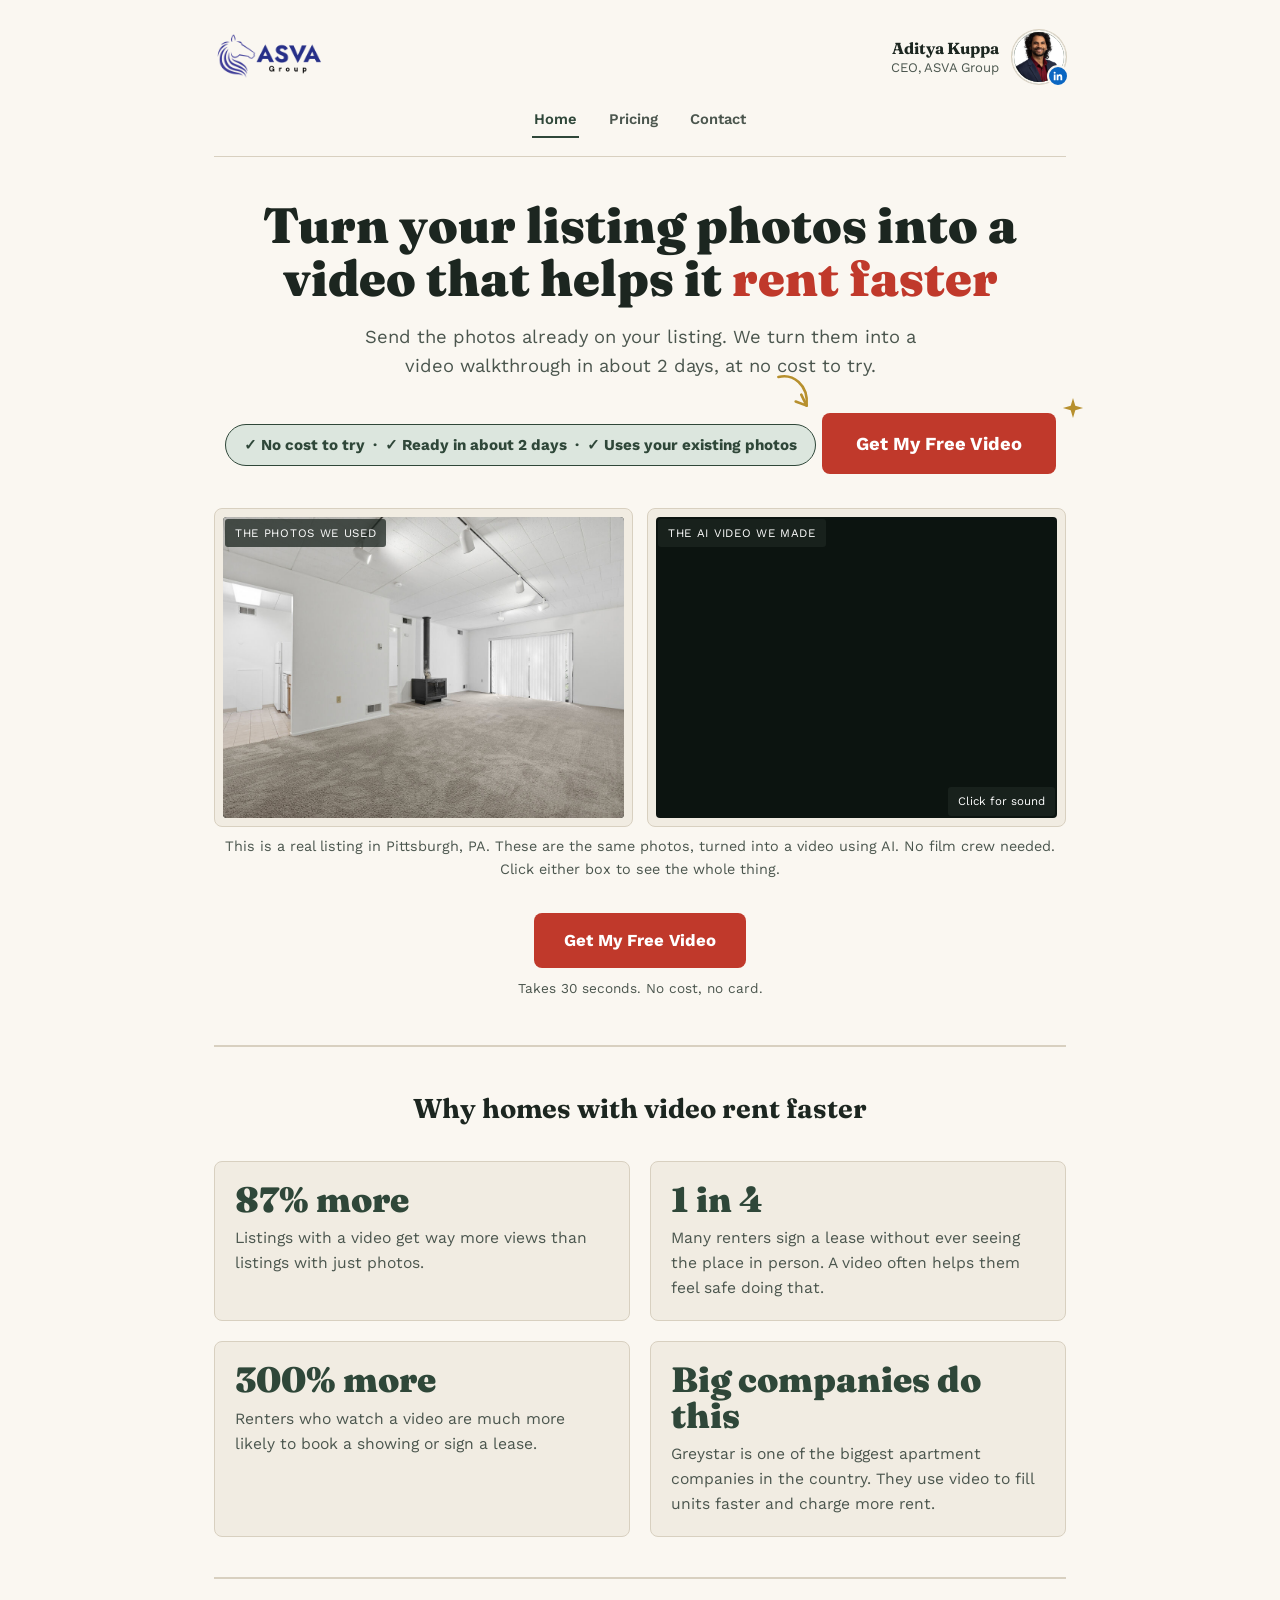
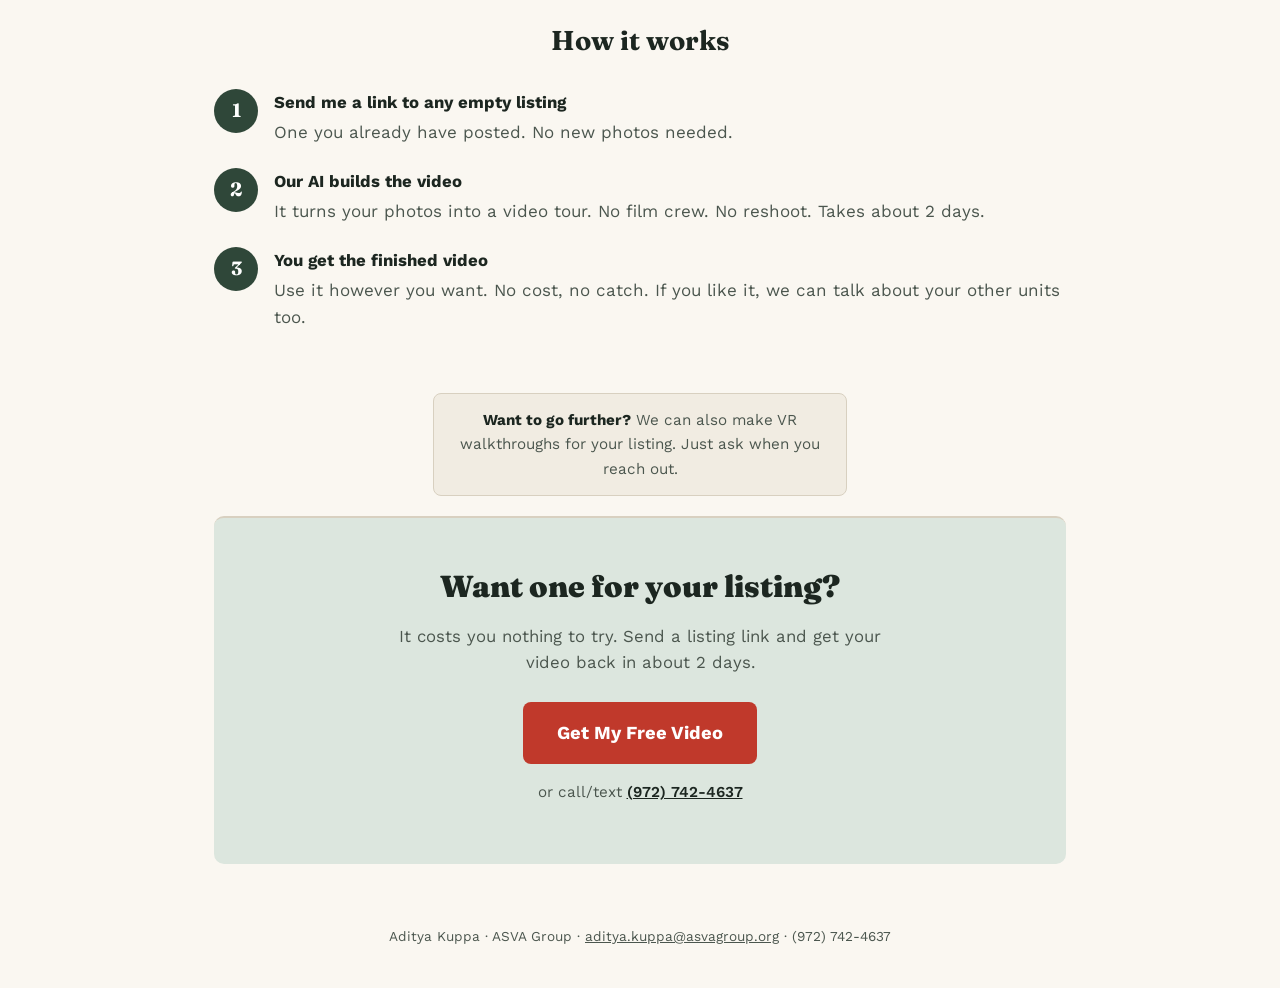
==== commit 655bd4aa: "Header, hero CTA, and contact-flow overhaul Header: - Bigger ASVA logo (38px to 54px) and profile ph" ====
--- a/index.html
+++ b/index.html
@@ -37,6 +37,23 @@
     margin-bottom: 32px;
   }
 
+  .hero-cta-wrap { position: relative; display: inline-block; margin: 6px 0 34px; }
+  .hero-cta-wrap .btn { position: relative; z-index: 2; }
+  .doodle { position: absolute; pointer-events: none; z-index: 1; }
+  .doodle-arrow { width: 46px; height: 46px; top: -42px; left: -48px; transform: rotate(-6deg); }
+  .doodle-star {
+    width: 22px; height: 22px; top: -16px; right: -28px;
+    animation: doodle-pulse 2.4s ease-in-out infinite;
+  }
+  @keyframes doodle-pulse {
+    0%, 100% { transform: scale(1); opacity: 1; }
+    50% { transform: scale(1.15); opacity: 0.75; }
+  }
+  @media (max-width: 480px) {
+    .doodle-arrow { width: 36px; height: 36px; top: -34px; left: -34px; }
+    .doodle-star { width: 18px; height: 18px; top: -12px; right: -18px; }
+  }
+
   .showcase { display: grid; grid-template-columns: 1fr 1fr; gap: 14px; margin-bottom: 8px; }
   @media (max-width: 680px) { .showcase { grid-template-columns: 1fr; } }
 
@@ -122,21 +139,21 @@
     <a class="brand-logo" href="https://www.asvagroup.org" target="_blank" rel="noopener">
       <img class="logo-img" src="assets/asva-logo.png" alt="ASVA Group">
     </a>
-    <div class="profile">
+    <a class="profile-link" href="https://www.linkedin.com/in/akuppa01/" target="_blank" rel="noopener" aria-label="Aditya Kuppa, CEO, ASVA Group, view LinkedIn profile">
       <div class="profile-text">
-        <a class="profile-name-link" href="https://www.linkedin.com/in/akuppa01/" target="_blank" rel="noopener">
-          Aditya Kuppa
-          <svg class="li-icon" width="14" height="14" viewBox="0 0 24 24" fill="currentColor" aria-hidden="true">
+        <div class="profile-name">Aditya Kuppa</div>
+        <div class="profile-title">CEO, ASVA Group</div>
+      </div>
+      <div class="profile-photo-wrap">
+        <div class="profile-photo-fallback">AK</div>
+        <img class="profile-photo" src="assets/aditya-headshot.jpg" alt="" onerror="this.style.display='none'">
+        <span class="li-badge" aria-hidden="true">
+          <svg viewBox="0 0 24 24" fill="#fff" aria-hidden="true">
             <path d="M20.45 20.45h-3.56v-5.57c0-1.33-.02-3.04-1.85-3.04-1.85 0-2.14 1.45-2.14 2.94v5.67H9.34V9h3.41v1.56h.05c.48-.9 1.64-1.85 3.37-1.85 3.6 0 4.27 2.37 4.27 5.46v6.28zM5.34 7.43a2.07 2.07 0 1 1 0-4.14 2.07 2.07 0 0 1 0 4.14zM7.12 20.45H3.56V9h3.56v11.45z"/>
           </svg>
-        </a>
-        <div class="profile-title">CEO, ASVA Group</div>
-      </div>
-      <div class="profile-photo-wrap">
-        <div class="profile-photo-fallback">AK</div>
-        <img class="profile-photo" src="assets/aditya-headshot.jpg" alt="Aditya Kuppa" onerror="this.style.display='none'">
-      </div>
-    </div>
+        </span>
+      </div>
+    </a>
   </header>
 
   <nav class="site-nav">
@@ -149,6 +166,17 @@
     <h1>Turn your listing photos into a video that helps it <span class="accent-word">rent faster</span></h1>
     <p class="sub">Send the photos already on your listing. We turn them into a video walkthrough in about 2 days, at no cost to try.</p>
     <div class="hero-pill">✓ No cost to try &nbsp;·&nbsp; ✓ Ready in about 2 days &nbsp;·&nbsp; ✓ Uses your existing photos</div>
+
+    <div class="hero-cta-wrap">
+      <svg class="doodle doodle-arrow" viewBox="0 0 44 44" fill="none" aria-hidden="true">
+        <path d="M6 4 C 20 2, 34 14, 30 34" stroke="var(--gold)" stroke-width="2.5" stroke-linecap="round"/>
+        <path d="M20 29 L30 34 L26 23" stroke="var(--gold)" stroke-width="2.5" stroke-linecap="round" stroke-linejoin="round"/>
+      </svg>
+      <a class="btn" href="contact.html">Get My Free Video</a>
+      <svg class="doodle doodle-star" viewBox="0 0 24 24" fill="var(--gold)" aria-hidden="true">
+        <path d="M12 1 L14.5 9.5 L23 12 L14.5 14.5 L12 23 L9.5 14.5 L1 12 L9.5 9.5 Z"/>
+      </svg>
+    </div>
 
     <div class="showcase">
       <div class="panel" id="panel-photos" tabindex="0" role="button" aria-label="Open photo gallery">
@@ -168,7 +196,7 @@
     <p class="video-caption">This is a real listing in Pittsburgh, PA. These are the same photos, turned into a video using AI. No film crew needed. Click either box to see the whole thing.</p>
 
     <div class="mid-cta">
-      <a class="btn" href="https://tally.so/r/xX1qMy" target="_blank" rel="noopener">Get My Free Video</a>
+      <a class="btn" href="contact.html">Get My Free Video</a>
       <span>Takes 30 seconds. No cost, no card.</span>
     </div>
   </section>
@@ -216,12 +244,12 @@
   <section class="cta">
     <h2>Want one for your listing?</h2>
     <p>It costs you nothing to try. Send a listing link and get your video back in about 2 days.</p>
-    <a class="btn" href="https://tally.so/r/xX1qMy" target="_blank" rel="noopener">Get My Free Video</a>
+    <a class="btn" href="contact.html">Get My Free Video</a>
     <span class="contact-note">or call/text <a href="tel:9727424637">(972) 742-4637</a></span>
   </section>
 
   <footer>
-    Aditya Kuppa · ASVA Group · <a href="mailto:akuppa01@gmail.com">akuppa01@gmail.com</a> · (972) 742-4637
+    Aditya Kuppa · ASVA Group · <a href="mailto:aditya.kuppa@asvagroup.org">aditya.kuppa@asvagroup.org</a> · (972) 742-4637
   </footer>
 </div>
 
--- a/assets/site.css
+++ b/assets/site.css
@@ -32,30 +32,52 @@
 
 header.top { padding: 30px 0 18px; display: flex; align-items: center; justify-content: space-between; flex-wrap: wrap; gap: 16px; }
 .brand-logo { display: flex; align-items: center; }
-.logo-img { height: 38px; width: auto; display: block; }
+.logo-img { height: 54px; width: auto; display: block; }
 
-.profile { display: flex; align-items: center; gap: 12px; }
+.profile-link {
+  display: flex; align-items: center; gap: 13px;
+  padding: 6px 10px; margin: -6px -10px;
+  border-radius: 10px;
+  text-decoration: none;
+  transition: background 0.15s ease;
+}
+.profile-link:hover { background: var(--accent-soft); }
 .profile-text { text-align: right; line-height: 1.3; }
-.profile-name-link {
-  display: inline-flex; align-items: center; gap: 5px;
+.profile-name {
   font-family: 'Fraunces', serif; font-weight: 700; font-size: 1rem;
-  color: var(--ink); text-decoration: none;
+  color: var(--ink); transition: color 0.15s ease;
 }
-.profile-name-link:hover { color: var(--accent); }
-.li-icon { flex: 0 0 auto; color: var(--ink-soft); }
-.profile-name-link:hover .li-icon { color: var(--accent); }
-.profile-title { font-size: 0.82rem; color: var(--ink-soft); }
-.profile-photo-wrap { position: relative; width: 46px; height: 46px; flex: 0 0 auto; }
+.profile-link:hover .profile-name { color: var(--accent); }
+.profile-title { font-size: 0.82rem; color: var(--ink-soft); transition: color 0.15s ease; }
+.profile-link:hover .profile-title { color: var(--accent); }
+
+.profile-photo-wrap { position: relative; width: 54px; height: 54px; flex: 0 0 auto; }
 .profile-photo-fallback {
   position: absolute; inset: 0; border-radius: 50%;
   background: var(--accent); color: #fff;
   display: flex; align-items: center; justify-content: center;
-  font-family: 'Fraunces', serif; font-weight: 700; font-size: 0.95rem;
+  font-family: 'Fraunces', serif; font-weight: 700; font-size: 1rem;
 }
 .profile-photo {
   position: absolute; inset: 0; width: 100%; height: 100%;
-  border-radius: 50%; object-fit: cover; border: 1px solid var(--rule);
+  border-radius: 50%; object-fit: cover;
+  border: 2px solid var(--bg);
+  box-shadow: 0 0 0 1px var(--rule);
+  transition: box-shadow 0.15s ease;
+  z-index: 2;
 }
+.profile-link:hover .profile-photo { box-shadow: 0 0 0 2px var(--accent); }
+
+.li-badge {
+  position: absolute; right: -3px; bottom: -3px;
+  width: 22px; height: 22px;
+  background: #0A66C2;
+  border-radius: 50%;
+  border: 2px solid var(--bg);
+  display: flex; align-items: center; justify-content: center;
+  z-index: 3;
+}
+.li-badge svg { width: 12px; height: 12px; }
 
 .site-nav {
   display: flex; justify-content: center; gap: 28px;
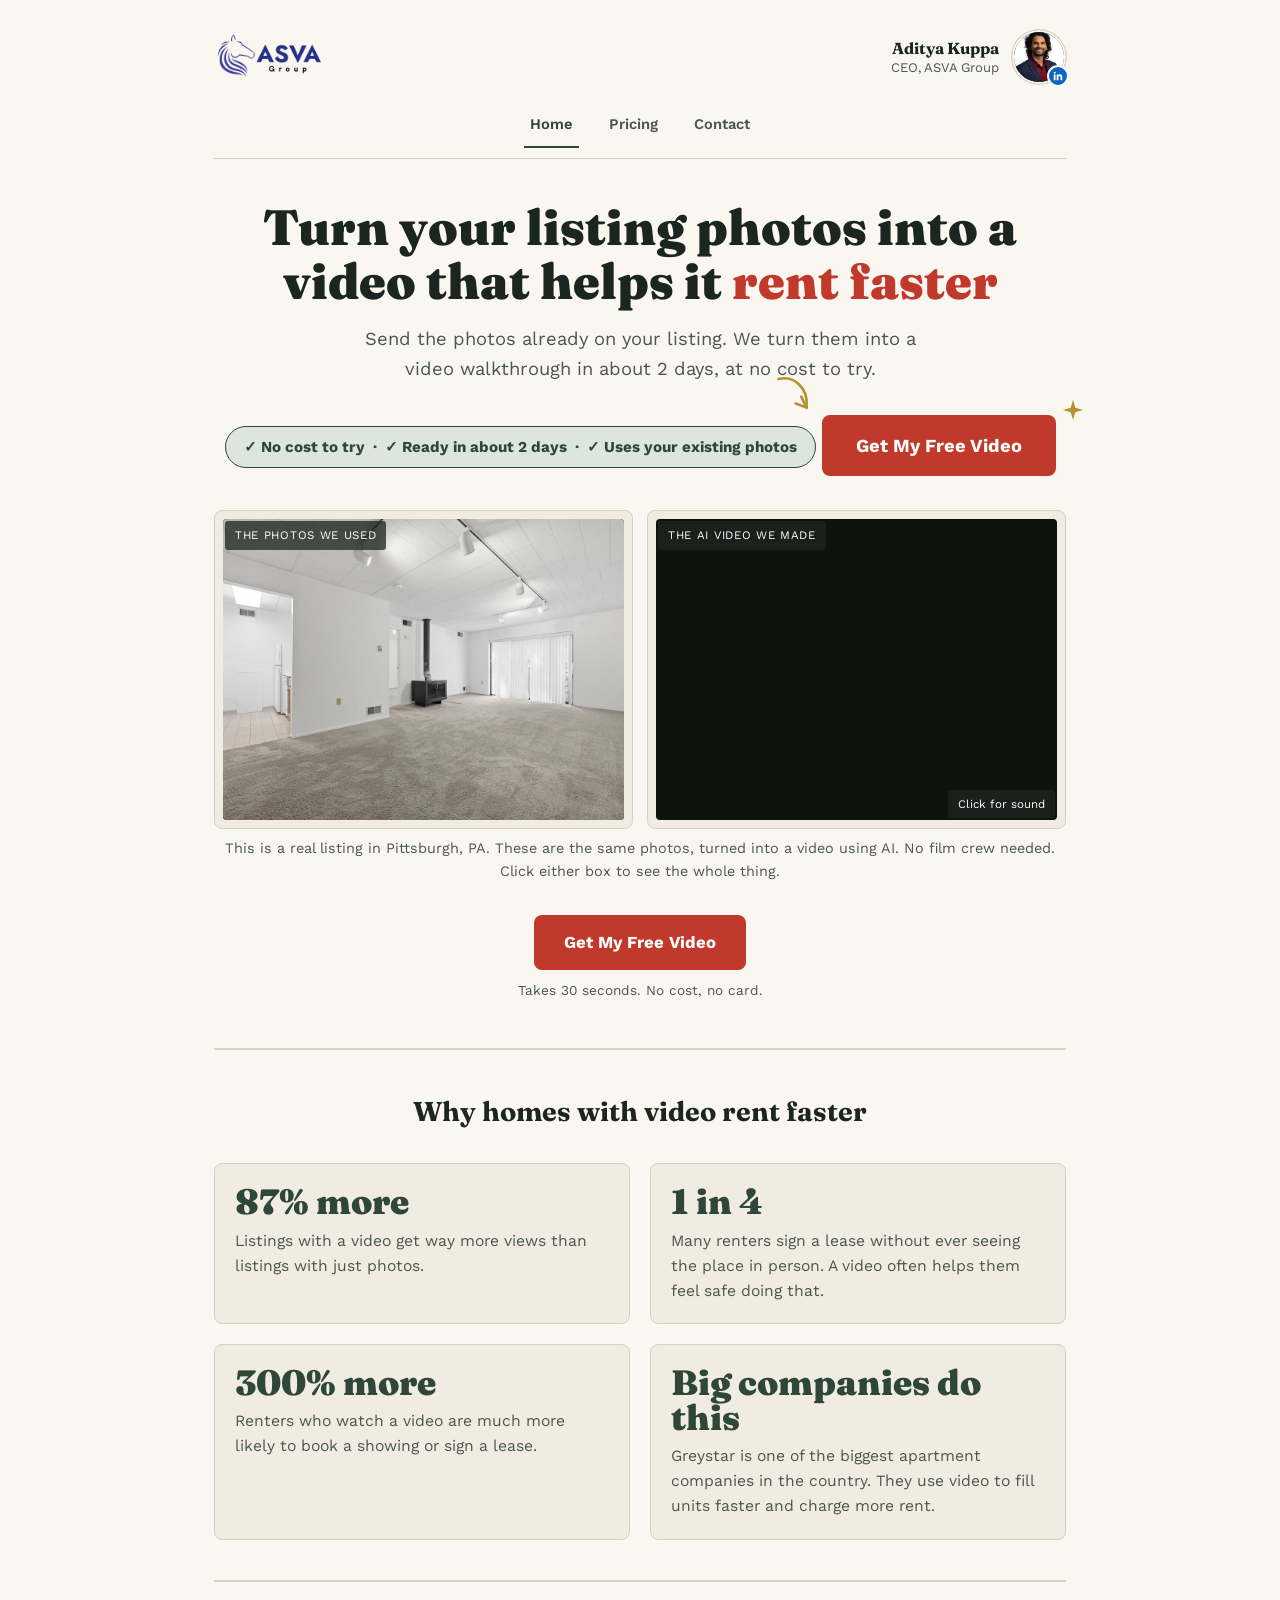
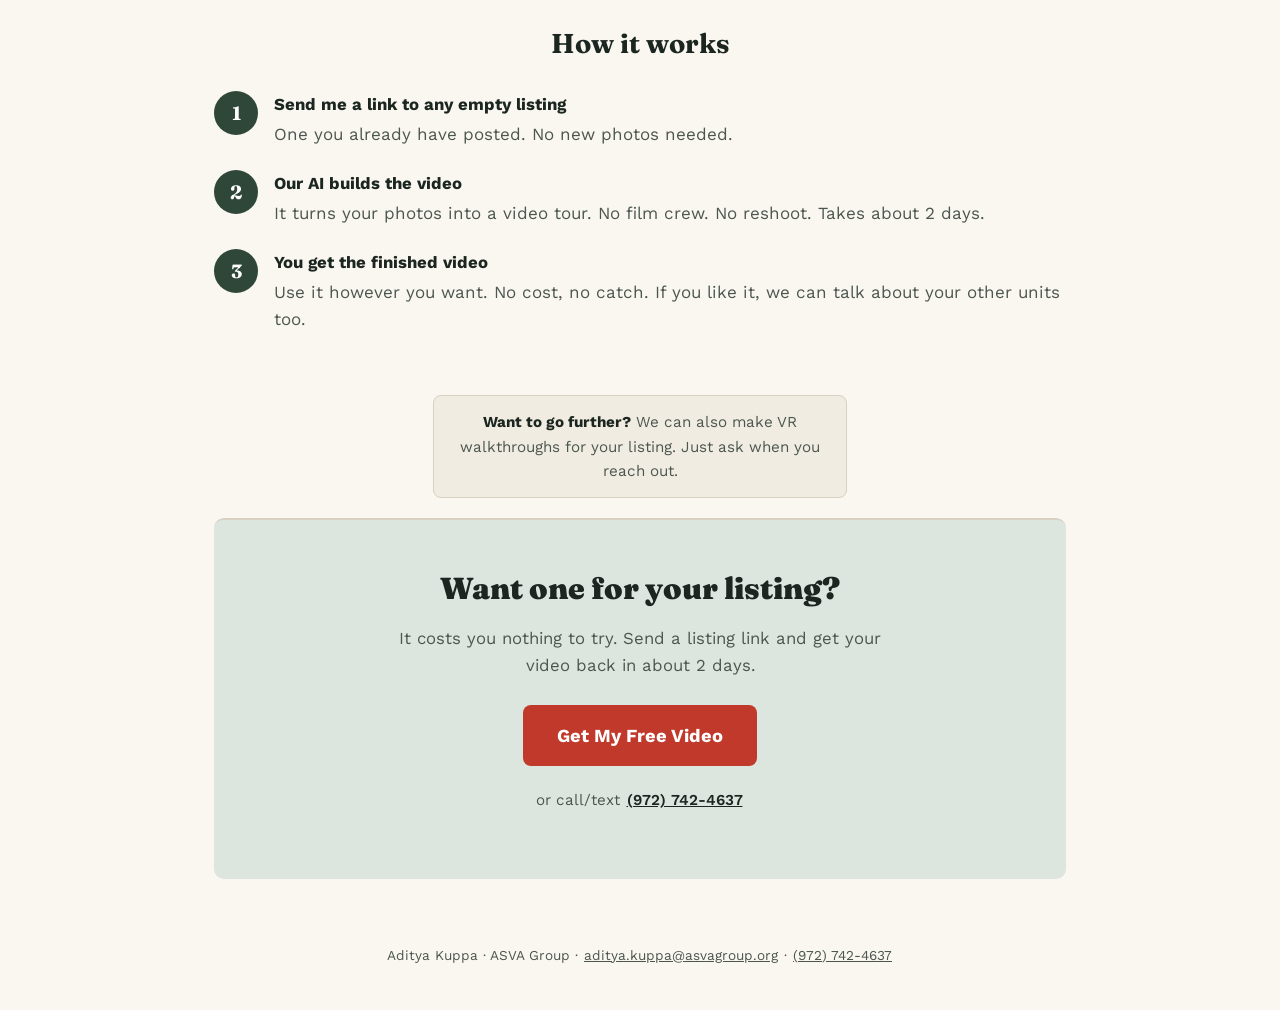
==== commit a72ab0e0: "Mobile touch-target and tap-affordance pass Went through all three pages end to end at 320-430px wid" ====
--- a/index.html
+++ b/index.html
@@ -113,7 +113,12 @@
   .modal-box { background: var(--bg); border-radius: 10px; max-width: 920px; width: 100%; max-height: 92vh; overflow-y: auto; padding: 18px; }
   .modal-head { display: flex; justify-content: space-between; align-items: center; margin-bottom: 12px; }
   .modal-head span { font-family: 'Fraunces', serif; font-size: 1rem; color: var(--ink); }
-  .close-btn { background: none; border: 1px solid var(--rule); border-radius: 6px; color: var(--ink); font-size: 0.85rem; padding: 6px 12px; cursor: pointer; }
+  .close-btn {
+    display: inline-flex; align-items: center; justify-content: center;
+    min-height: 44px; min-width: 44px;
+    background: none; border: 1px solid var(--rule); border-radius: 6px;
+    color: var(--ink); font-size: 0.85rem; padding: 6px 14px; cursor: pointer;
+  }
   .close-btn:hover { border-color: var(--gold); }
 
   .modal-video { position: relative; aspect-ratio: 16 / 9; background: #0c1410; border-radius: 6px; overflow: hidden; margin-bottom: 14px; }
@@ -124,7 +129,7 @@
   .thumb { position: relative; flex: 0 0 100px; height: 72px; border-radius: 5px; overflow: hidden; cursor: pointer; border: 2px solid transparent; }
   .thumb img { width: 100%; height: 100%; object-fit: cover; display: block; }
   .thumb.current { border-color: var(--gold); }
-  .thumb .zoom-btn { position: absolute; top: 3px; right: 3px; background: rgba(28,38,32,0.8); color: #fff; border: none; border-radius: 3px; width: 20px; height: 20px; font-size: 0.7rem; line-height: 20px; text-align: center; cursor: pointer; }
+  .thumb .zoom-btn { position: absolute; top: 2px; right: 2px; background: rgba(28,38,32,0.85); color: #fff; border: none; border-radius: 4px; width: 28px; height: 28px; font-size: 0.85rem; line-height: 28px; text-align: center; cursor: pointer; }
 
   .photo-lightbox { display: none; position: fixed; inset: 0; background: rgba(10,14,11,0.95); z-index: 60; align-items: center; justify-content: center; padding: 30px; }
   .photo-lightbox.open { display: flex; }
@@ -249,7 +254,7 @@
   </section>
 
   <footer>
-    Aditya Kuppa · ASVA Group · <a href="mailto:aditya.kuppa@asvagroup.org">aditya.kuppa@asvagroup.org</a> · (972) 742-4637
+    Aditya Kuppa · ASVA Group · <a href="mailto:aditya.kuppa@asvagroup.org">aditya.kuppa@asvagroup.org</a> · <a href="tel:9727424637">(972) 742-4637</a>
   </footer>
 </div>
 
--- a/assets/site.css
+++ b/assets/site.css
@@ -80,14 +80,16 @@
 .li-badge svg { width: 12px; height: 12px; }
 
 .site-nav {
-  display: flex; justify-content: center; gap: 28px;
-  padding: 2px 0 18px; margin-bottom: 22px;
+  display: flex; justify-content: center; gap: 24px;
+  padding: 2px 0 10px; margin-bottom: 22px;
   border-bottom: 1px solid var(--rule);
 }
 .nav-link {
+  display: inline-flex; align-items: center; justify-content: center;
+  min-height: 44px; padding: 4px 6px;
   font-family: 'Work Sans', sans-serif; font-weight: 600; font-size: 0.92rem;
   color: var(--ink-soft); text-decoration: none;
-  padding: 4px 2px; border-bottom: 2px solid transparent;
+  border-bottom: 2px solid transparent;
 }
 .nav-link:hover { color: var(--ink); }
 .nav-link.current { color: var(--accent); border-bottom-color: var(--accent); }
@@ -125,9 +127,9 @@
 .cta h2 { font-family: 'Fraunces', serif; font-weight: 900; font-size: 1.9rem; margin: 0 0 12px; }
 .cta p { color: var(--ink-soft); max-width: 50ch; margin: 0 auto 26px; font-size: 1.05rem; }
 .contact-note { display: block; margin-top: 16px; font-size: 0.95rem; color: var(--ink-soft); }
-.contact-note a { color: var(--ink); font-weight: 600; }
+.contact-note a { display: inline-block; padding: 6px 2px; color: var(--ink); font-weight: 600; }
 
 footer { padding: 22px 0 40px; font-size: 0.85rem; color: var(--ink-soft); text-align: center; }
-footer a { color: var(--ink-soft); text-decoration: underline; }
+footer a { display: inline-block; padding: 4px 1px; color: var(--ink-soft); text-decoration: underline; }
 
 :focus-visible { outline: 2px solid var(--gold); outline-offset: 2px; }
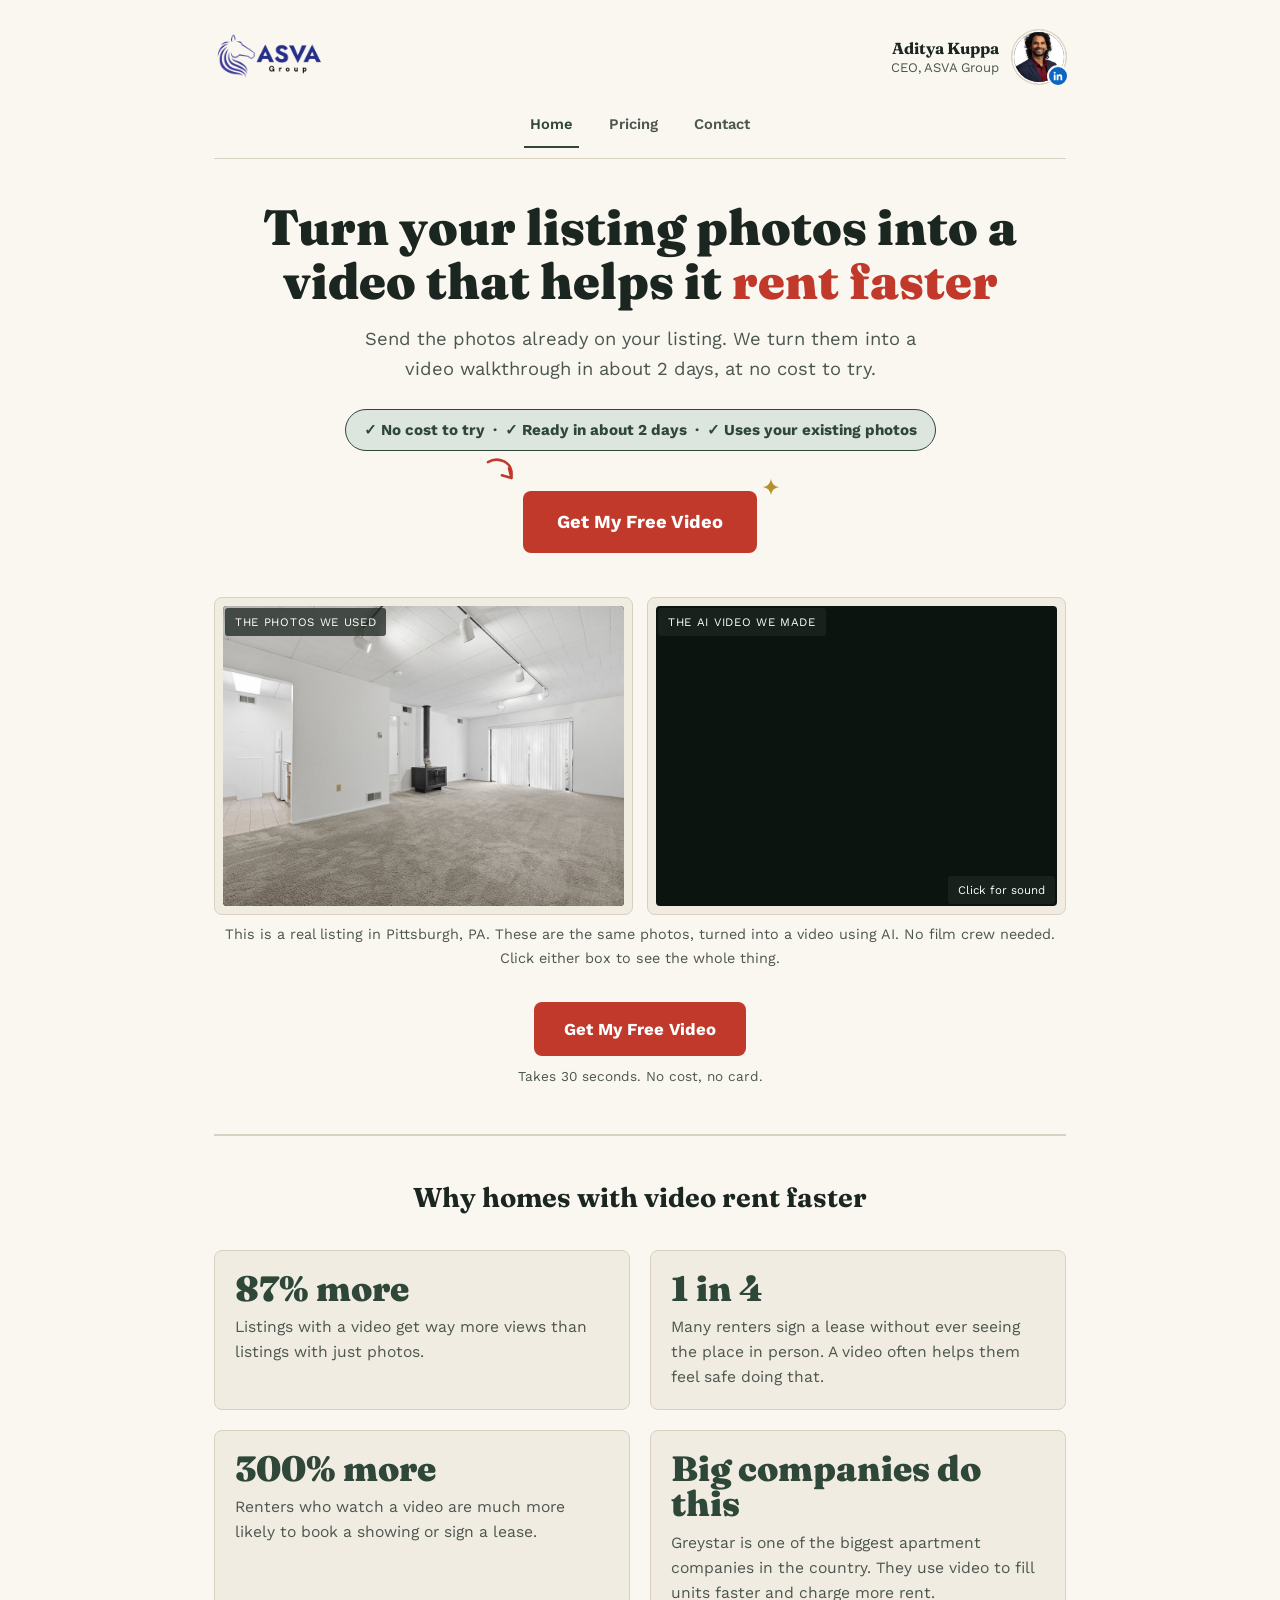
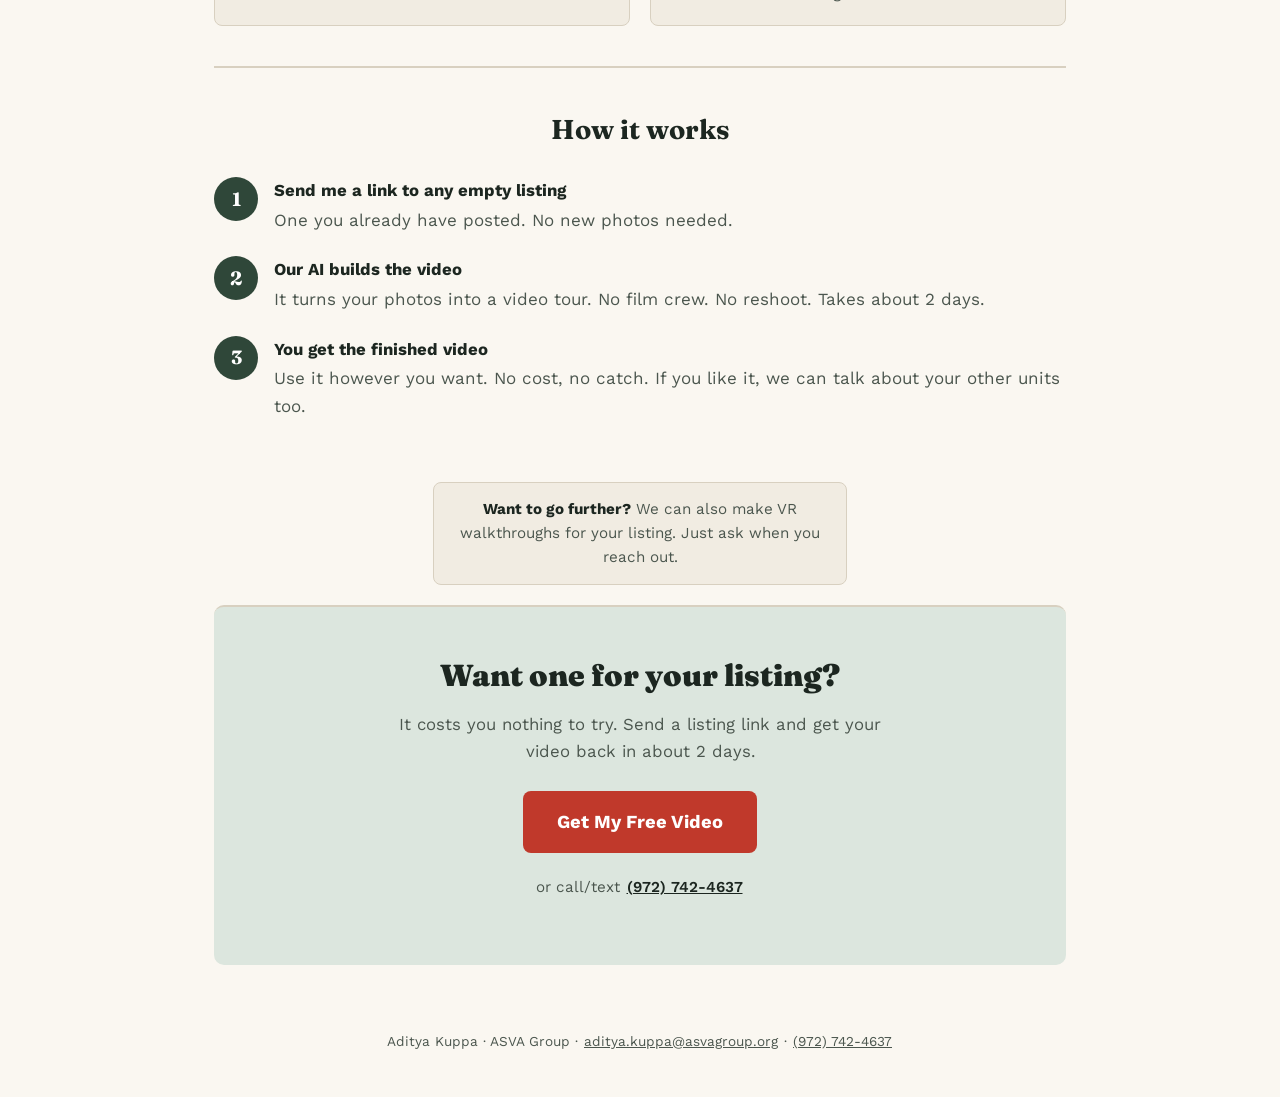
==== commit 57e5744a: "Fix desktop hero layout, mobile video autoplay, and pricing table Homepage: - The "no cost to try" p" ====
--- a/index.html
+++ b/index.html
@@ -24,7 +24,8 @@
   }
 
   .hero-pill {
-    display: inline-flex;
+    display: flex;
+    width: fit-content;
     align-items: center;
     gap: 8px;
     background: var(--accent-soft);
@@ -34,24 +35,24 @@
     font-size: 0.95rem;
     padding: 8px 18px;
     border-radius: 30px;
-    margin-bottom: 32px;
-  }
-
-  .hero-cta-wrap { position: relative; display: inline-block; margin: 6px 0 34px; }
+    margin: 0 auto 40px;
+  }
+
+  .hero-cta-wrap { position: relative; display: block; width: fit-content; margin: 0 auto 44px; }
   .hero-cta-wrap .btn { position: relative; z-index: 2; }
   .doodle { position: absolute; pointer-events: none; z-index: 1; }
-  .doodle-arrow { width: 46px; height: 46px; top: -42px; left: -48px; transform: rotate(-6deg); }
+  .doodle-arrow { width: 42px; height: 42px; top: -36px; left: -40px; transform: rotate(-8deg); }
   .doodle-star {
-    width: 22px; height: 22px; top: -16px; right: -28px;
-    animation: doodle-pulse 2.4s ease-in-out infinite;
+    width: 20px; height: 20px; top: -14px; right: -24px;
+    animation: doodle-pulse 2.6s ease-in-out infinite;
   }
   @keyframes doodle-pulse {
-    0%, 100% { transform: scale(1); opacity: 1; }
-    50% { transform: scale(1.15); opacity: 0.75; }
+    0%, 100% { transform: scale(1) rotate(0deg); opacity: 1; }
+    50% { transform: scale(1.18) rotate(8deg); opacity: 0.7; }
   }
   @media (max-width: 480px) {
-    .doodle-arrow { width: 36px; height: 36px; top: -34px; left: -34px; }
-    .doodle-star { width: 18px; height: 18px; top: -12px; right: -18px; }
+    .doodle-arrow { width: 32px; height: 32px; top: -28px; left: -28px; }
+    .doodle-star { width: 16px; height: 16px; top: -10px; right: -16px; }
   }
 
   .showcase { display: grid; grid-template-columns: 1fr 1fr; gap: 14px; margin-bottom: 8px; }
@@ -173,13 +174,13 @@
     <div class="hero-pill">✓ No cost to try &nbsp;·&nbsp; ✓ Ready in about 2 days &nbsp;·&nbsp; ✓ Uses your existing photos</div>
 
     <div class="hero-cta-wrap">
-      <svg class="doodle doodle-arrow" viewBox="0 0 44 44" fill="none" aria-hidden="true">
-        <path d="M6 4 C 20 2, 34 14, 30 34" stroke="var(--gold)" stroke-width="2.5" stroke-linecap="round"/>
-        <path d="M20 29 L30 34 L26 23" stroke="var(--gold)" stroke-width="2.5" stroke-linecap="round" stroke-linejoin="round"/>
+      <svg class="doodle doodle-arrow" viewBox="0 0 42 42" fill="none" aria-hidden="true">
+        <path d="M7 5 C 17 1, 33 7, 28 24" stroke="var(--free)" stroke-width="2.5" stroke-linecap="round"/>
+        <path d="M19 20 L28 24 L27 14" stroke="var(--free)" stroke-width="2.5" stroke-linecap="round" stroke-linejoin="round"/>
       </svg>
       <a class="btn" href="contact.html">Get My Free Video</a>
       <svg class="doodle doodle-star" viewBox="0 0 24 24" fill="var(--gold)" aria-hidden="true">
-        <path d="M12 1 L14.5 9.5 L23 12 L14.5 14.5 L12 23 L9.5 14.5 L1 12 L9.5 9.5 Z"/>
+        <path d="M12 2 C13 8 16 11 22 12 C16 13 13 16 12 22 C11 16 8 13 2 12 C8 11 11 8 12 2 Z"/>
       </svg>
     </div>
 
@@ -261,7 +262,7 @@
 <div class="modal-overlay" id="modal-overlay">
   <div class="modal-box">
     <div class="modal-head">
-      <span>509 S. Highland Ave (full video)</span>
+      <span>An apartment in Pittsburgh, PA (full video)</span>
       <button class="close-btn" id="modal-close">Close ✕</button>
     </div>
     <div class="modal-video">
@@ -311,6 +312,14 @@
     if (modalPlayer && modalPlayer.playVideo) {
       modalPlayer.unMute();
       modalPlayer.playVideo();
+    } else if (!modalPlayer && window.YT && window.YT.Player) {
+      // Created here, synchronously inside the click handler, so this counts
+      // as a direct result of the user's tap. Mobile browsers (iOS Safari in
+      // particular) block unmuted autoplay started from an async callback
+      // that isn't tied to a gesture like this one is.
+      createModalPlayer();
+    } else {
+      pendingOpen = true;
     }
   };
   const closeModal = () => {
@@ -349,22 +358,27 @@
   });
 
   let modalPlayer;
-  function onYouTubeIframeAPIReady() {
+  let pendingOpen = false;
+  function createModalPlayer() {
     modalPlayer = new YT.Player('modal-player', {
       videoId: VIDEO_ID,
-      playerVars: { rel: 0, modestbranding: 1, playsinline: 1 },
+      playerVars: { autoplay: 1, rel: 0, modestbranding: 1, playsinline: 1 },
       events: {
         onReady: () => {
-          if (overlay.classList.contains('open')) {
-            modalPlayer.unMute();
-            modalPlayer.playVideo();
-          }
+          modalPlayer.unMute();
+          modalPlayer.playVideo();
         }
       }
     });
   }
-  if (window.YT && window.YT.Player) {
-    onYouTubeIframeAPIReady();
+  // Required global callback name the YouTube iframe API looks for once it
+  // finishes loading. We don't build the player here on page load, only if
+  // someone already tried to open the modal before the API was ready.
+  function onYouTubeIframeAPIReady() {
+    if (pendingOpen) {
+      pendingOpen = false;
+      createModalPlayer();
+    }
   }
   function seekToPhoto(index) {
     if (!modalPlayer || !modalPlayer.getDuration) return;
